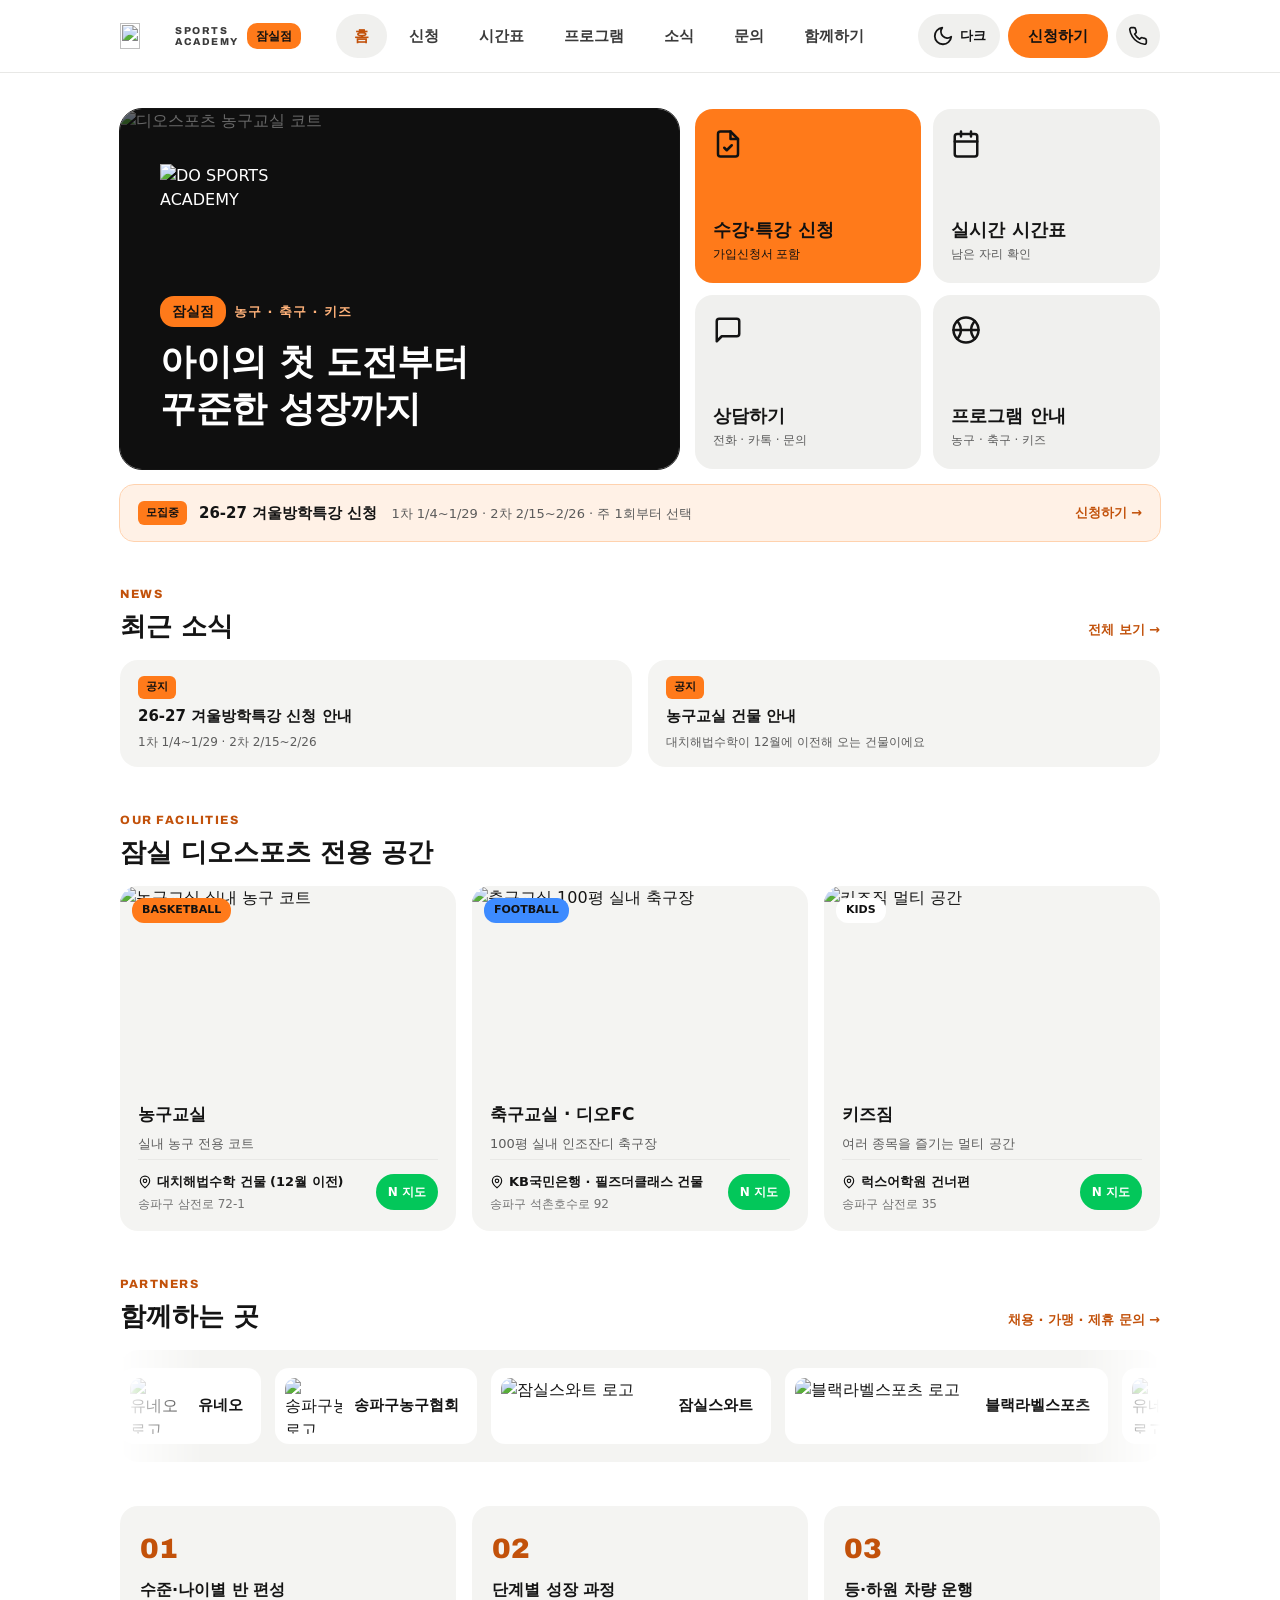
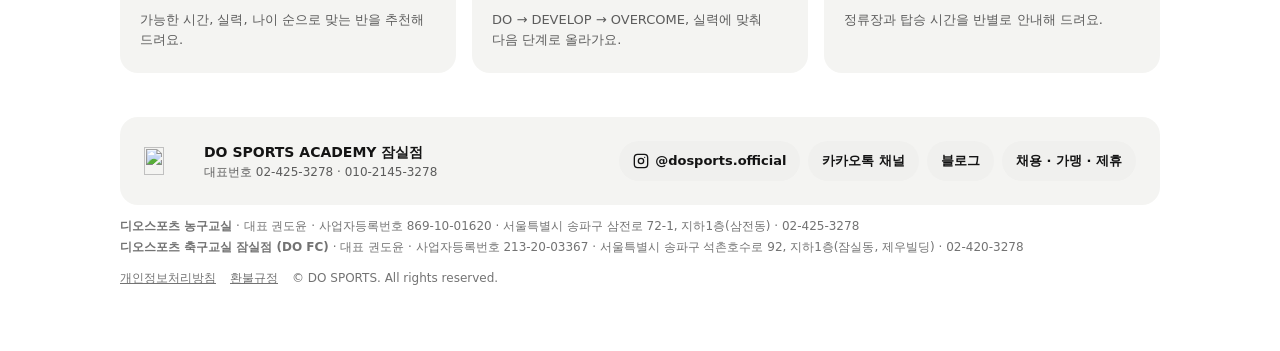
==== public/index.html @ 69ffa9ee "수강료 카드 여백" ====
<!doctype html>
<html lang="ko">
<head>
  <meta charset="utf-8" />
  <meta name="viewport" content="width=device-width, initial-scale=1, viewport-fit=cover" />
  <meta name="description" content="송파구 잠실 DO SPORTS 스포츠 아카데미. 농구교실·축구교실·키즈스포츠를 단계별로 운영합니다. 실시간 시간표와 신청링크를 한눈에." />
  <meta name="theme-color" content="#FFFFFF" />
  <meta name="google-site-verification" content="_APNsP9yfnwzMfgAYg1mJziJCSutjTkr_ohGK0x2qNg" />
  <meta name="naver-site-verification" content="91e026ba50986328977cda8367a3963264c50496" />
  <meta name="naver-site-verification" content="7028746868ee97e68c93d33bc38443f911ea3d14" />
  <link rel="canonical" href="https://dosportsclub.com/" />
  <meta property="og:type" content="website" />
  <meta property="og:site_name" content="디오스포츠 DO SPORTS ACADEMY" />
  <meta property="og:locale" content="ko_KR" />
  <meta property="og:url" content="https://dosportsclub.com/" />
  <meta property="og:title" content="디오스포츠 | 잠실 농구교실 · 축구교실 · 키즈스포츠" />
  <meta property="og:description" content="송파구 잠실 DO SPORTS 스포츠 아카데미. 농구교실·축구교실·키즈스포츠를 단계별로 운영합니다. 실시간 시간표와 신청링크를 한눈에." />
  <meta property="og:image" content="https://dosportsclub.com/assets/og-image-2026.jpg" />
  <meta property="og:image:width" content="1200" />
  <meta property="og:image:height" content="630" />
  <meta property="og:image:alt" content="디오스포츠 잠실점 농구교실 코트와 실내 축구장" />
  <meta name="twitter:card" content="summary_large_image" />
  <meta name="twitter:title" content="디오스포츠 | 잠실 농구교실 · 축구교실 · 키즈스포츠" />
  <meta name="twitter:description" content="송파구 잠실 DO SPORTS 스포츠 아카데미. 농구교실·축구교실·키즈스포츠를 단계별로 운영합니다. 실시간 시간표와 신청링크를 한눈에." />
  <meta name="twitter:image" content="https://dosportsclub.com/assets/og-image-2026.jpg" />
  <script type="application/ld+json">
{
  "@context": "https://schema.org",
  "@graph": [
    {
      "@type": "Organization",
      "@id": "https://dosportsclub.com/#org",
      "name": "디오스포츠 (DO SPORTS ACADEMY)",
      "alternateName": [
        "디오스포츠",
        "DO SPORTS"
      ],
      "url": "https://dosportsclub.com/",
      "logo": "https://dosportsclub.com/assets/apple-touch-icon.png",
      "telephone": "+82-2-425-3278",
      "sameAs": [
        "https://www.instagram.com/dosports.official",
        "https://blog.naver.com/do_sports"
      ]
    },
    {
      "@type": "SportsActivityLocation",
      "name": "디오스포츠 농구교실 잠실점",
      "parentOrganization": {
        "@id": "https://dosportsclub.com/#org"
      },
      "url": "https://dosportsclub.com/",
      "image": "https://dosportsclub.com/assets/facility-basketball.webp",
      "telephone": "+82-2-425-3278",
      "address": {
        "@type": "PostalAddress",
        "streetAddress": "삼전로 72-1",
        "addressLocality": "송파구",
        "addressRegion": "서울특별시",
        "addressCountry": "KR"
      }
    },
    {
      "@type": "SportsActivityLocation",
      "name": "디오스포츠 축구교실 잠실점",
      "parentOrganization": {
        "@id": "https://dosportsclub.com/#org"
      },
      "url": "https://dosportsclub.com/",
      "image": "https://dosportsclub.com/assets/facility-soccer.webp",
      "telephone": "+82-2-425-3278",
      "address": {
        "@type": "PostalAddress",
        "streetAddress": "석촌호수로 92",
        "addressLocality": "송파구",
        "addressRegion": "서울특별시",
        "addressCountry": "KR"
      }
    },
    {
      "@type": "SportsActivityLocation",
      "name": "디오스포츠 키즈짐 잠실점",
      "parentOrganization": {
        "@id": "https://dosportsclub.com/#org"
      },
      "url": "https://dosportsclub.com/",
      "image": "https://dosportsclub.com/assets/facility-kids.webp",
      "telephone": "+82-2-425-3278",
      "address": {
        "@type": "PostalAddress",
        "streetAddress": "삼전로 35",
        "addressLocality": "송파구",
        "addressRegion": "서울특별시",
        "addressCountry": "KR"
      }
    }
  ]
}
  </script>
  <title>DO SPORTS ACADEMY 잠실점 | 디오스포츠 · 잠실 농구교실 · 축구교실 · 키즈스포츠</title>
  <link rel="icon" type="image/png" sizes="48x48" href="/assets/favicon-48.png" />
  <link rel="apple-touch-icon" href="/assets/apple-touch-icon.png" />
  <link rel="preload" as="image" href="/assets/facility-basketball.webp" fetchpriority="high" />
  <link rel="preconnect" href="https://cdn.jsdelivr.net" />
  <link rel="preconnect" href="https://fonts.googleapis.com" />
  <link rel="preconnect" href="https://fonts.gstatic.com" crossorigin />
  <link rel="stylesheet" href="https://cdn.jsdelivr.net/gh/orioncactus/pretendard@v1.3.9/dist/web/variable/pretendardvariable-dynamic-subset.min.css" />
  <link rel="stylesheet" href="https://fonts.googleapis.com/css2?family=Archivo:wght@800;900&display=swap" />
  <script>
    /* 테마: 저장된 선택 → 없으면 기기 설정(다크/라이트) */
    (function () {
      var t = null;
      try { t = localStorage.getItem('ds-theme'); } catch (e) {}
      if (t !== 'light' && t !== 'dark') {
        t = window.matchMedia && window.matchMedia('(prefers-color-scheme: dark)').matches ? 'dark' : 'light';
      }
      document.documentElement.setAttribute('data-theme', t);
      document.documentElement.classList.add('js');
    })();
  </script>
  <style>
/* =====================================================================
   DO SPORTS ACADEMY 잠실점 — 앱형 탭 사이트
   ===================================================================== */
:root {
  --accent: #FF7A1A;
  --on-accent: #111111;
  --blue-fill: #3D8BFF;
  --bg: #FFFFFF;
  --surface: #F4F4F2;
  --surface2: #F0F0EE;
  --inner: #FFFFFF;
  --line: #E8E8E6;
  --field: #FFFFFF;
  --field-line: #D9D9D9;
  --text: #141414;
  --sub: #5C5C5C;
  --muted: #737373;
  --strong: #3A3A3A;
  --acc-text: #C2510A;
  --blue: #1E5FD1;
  --banner-bg: #FFF1E6;
  --banner-line: #FFD2AE;
  --submit-bg: #141414;
  --submit-fg: #FFFFFF;
  --hero-line: #141414;
  --live: #137A3A;
  --live-bg: #E3F6EA;
  --sans: "Pretendard Variable", Pretendard, system-ui, -apple-system, "Segoe UI", "Noto Sans KR", sans-serif;
  --display: "Archivo", "Pretendard Variable", system-ui, sans-serif;
  --header-h: 60px;
  --tabbar-h: 64px;
  color-scheme: light;
}
[data-theme="dark"] {
  --bg: #0E0E0E;
  --surface: #1A1A1A;
  --surface2: #222222;
  --inner: #262626;
  --line: #262626;
  --field: #0E0E0E;
  --field-line: #3A3A3A;
  --text: #F5F5F5;
  --sub: #B5B5B5;
  --muted: #9A9A9A;
  --strong: #D6D6D6;
  --acc-text: #FF8A33;
  --blue: #7DB1FF;
  --banner-bg: #2A1A0C;
  --banner-line: #5A3510;
  --submit-bg: #F5F5F5;
  --submit-fg: #111111;
  --hero-line: #2E2E2E;
  --live: #5EE08F;
  --live-bg: #123A22;
  color-scheme: dark;
}

* { box-sizing: border-box; }
html { -webkit-text-size-adjust: 100%; }
body {
  margin: 0;
  font-family: var(--sans);
  background: var(--bg);
  color: var(--text);
  line-height: 1.5;
  word-break: keep-all;
  -webkit-font-smoothing: antialiased;
  padding-bottom: calc(var(--tabbar-h) + env(safe-area-inset-bottom));
}
a { color: inherit; text-decoration: none; }
img { max-width: 100%; display: block; }
button, input, select, textarea { font: inherit; color: inherit; }
button { cursor: pointer; }
h1, h2, h3, p { margin: 0; }
.sr-only { position: absolute; width: 1px; height: 1px; overflow: hidden; clip: rect(0 0 0 0); white-space: nowrap; }
svg.i { width: 22px; height: 22px; fill: none; stroke: currentColor; stroke-width: 2; stroke-linecap: round; stroke-linejoin: round; flex: none; }
:focus-visible { outline: 3px solid var(--accent); outline-offset: 2px; }

/* ---------- Header ---------- */
.header {
  position: sticky; top: 0; z-index: 20;
  background: var(--bg);
  border-bottom: 1px solid var(--line);
  padding-top: env(safe-area-inset-top);
}
.header-inner {
  max-width: 1120px; margin: 0 auto; height: var(--header-h); padding: 0 16px 0 20px;
  display: flex; align-items: center; justify-content: space-between; gap: 12px;
}
.brand { display: flex; align-items: center; gap: 8px; min-height: 44px; }
.brand-symbol { height: 26px; width: auto; }
.brand-symbol.on-dark { display: none; }
[data-theme="dark"] .brand-symbol.on-light { display: none; }
[data-theme="dark"] .brand-symbol.on-dark { display: block; }
.brand-word { font-family: var(--display); font-weight: 800; font-size: 10px; letter-spacing: 1.5px; line-height: 1.15; color: var(--strong); }
.branch-badge { padding: 4px 9px; border-radius: 10px; background: var(--accent); color: var(--on-accent); font-size: 12px; font-weight: 900; white-space: nowrap; }
.top-nav { display: none; gap: 4px; }
.top-nav a { height: 44px; padding: 0 18px; border-radius: 22px; display: flex; align-items: center; font-size: 15px; font-weight: 700; color: var(--strong); }
.top-nav a[aria-current="page"] { background: var(--surface2); color: var(--acc-text); }
.header-actions { display: flex; align-items: center; gap: 8px; }
.pill-btn { height: 44px; padding: 0 14px; border: 0; border-radius: 22px; background: var(--surface2); color: var(--text); display: flex; align-items: center; gap: 6px; font-size: 13px; font-weight: 700; }
.icon-btn { width: 44px; height: 44px; border-radius: 22px; background: var(--surface2); display: flex; align-items: center; justify-content: center; color: var(--text); }
.icon-btn svg.i { width: 20px; height: 20px; }
.theme-btn .ic-sun { display: none; }
[data-theme="dark"] .theme-btn .ic-sun { display: block; }
[data-theme="dark"] .theme-btn .ic-moon { display: none; }
.cta-apply { display: none; height: 44px; padding: 0 20px; border-radius: 22px; background: var(--accent); color: var(--on-accent); align-items: center; font-size: 15px; font-weight: 900; }

/* ---------- Bottom tab bar (mobile) ---------- */
.tabbar {
  position: fixed; left: 0; right: 0; bottom: 0; z-index: 20;
  background: var(--bg); border-top: 1px solid var(--line);
  padding: 4px 6px env(safe-area-inset-bottom);
  display: flex;
}
.tabbar a { flex: 1; height: var(--tabbar-h); display: flex; flex-direction: column; align-items: center; justify-content: center; gap: 4px; font-size: 11px; font-weight: 700; color: var(--muted); }
.tabbar a[aria-current="page"] { color: var(--acc-text); }

/* ---------- Views ---------- */
.js .view:not(.is-active) { display: none; }
.view { max-width: 1120px; margin: 0 auto; padding: 20px; display: flex; flex-direction: column; gap: 28px; }
.view-head { display: flex; flex-direction: column; gap: 6px; }
.view-head h1 { font-size: 24px; font-weight: 900; letter-spacing: -0.3px; }
.view-head p { font-size: 14px; color: var(--sub); }
.note { font-size: 12px; line-height: 1.6; color: var(--muted); }
.card { background: var(--surface); border-radius: 18px; }
.grid-2, .grid-3 { display: grid; grid-template-columns: minmax(0, 1fr); gap: 16px; }
.sec-head { display: flex; align-items: flex-end; justify-content: space-between; gap: 12px; flex-wrap: wrap; }
.eyebrow { font-family: var(--display); font-size: 12px; font-weight: 800; letter-spacing: 1.5px; color: var(--acc-text); }
.sec-head h2 { font-size: 20px; font-weight: 900; margin-top: 4px; }
.sec-head span.desc { font-size: 13px; color: var(--sub); }

/* Home */
.home-top { display: grid; grid-template-columns: minmax(0, 1fr); gap: 16px; }
.hero {
  position: relative; overflow: hidden; min-height: 300px; border-radius: 22px;
  background: #141414; color: #FFFFFF; display: flex; outline: 1px solid var(--hero-line);
}
.hero > img.bg { position: absolute; inset: 0; width: 100%; height: 100%; object-fit: cover; }
.hero::after { content: ""; position: absolute; inset: 0; background: rgba(12, 12, 12, 0.62); }
.hero-body { position: relative; z-index: 1; flex: 1; padding: 28px 22px 26px; display: flex; flex-direction: column; justify-content: flex-end; align-items: center; text-align: center; gap: 12px; }
.hero-logo { width: 130px; height: auto; margin-bottom: 8px; }
.hero-tags { display: flex; align-items: center; gap: 8px; flex-wrap: wrap; justify-content: center; }
.hero-tags .branch { padding: 5px 12px; border-radius: 14px; background: var(--accent); color: var(--on-accent); font-size: 14px; font-weight: 900; }
.hero-tags .sports { font-size: 13px; font-weight: 700; letter-spacing: 1px; color: #FFB27A; }
.hero h1 { font-size: 24px; line-height: 1.3; font-weight: 900; letter-spacing: -0.5px; }
.hero p { font-size: 14px; line-height: 1.6; color: #D9D9D9; }
.quick { display: grid; grid-template-columns: repeat(2, minmax(0, 1fr)); grid-auto-rows: minmax(128px, 1fr); gap: 12px; }
.quick a { border-radius: 18px; padding: 20px 18px; background: var(--surface2); color: var(--text); display: flex; flex-direction: column; justify-content: space-between; align-items: flex-start; }
.quick a svg.i { width: 30px; height: 30px; }
.quick a.primary { background: var(--accent); color: var(--on-accent); }
.quick b { display: block; font-size: 18px; font-weight: 900; }
.quick small { display: block; font-size: 12px; color: var(--sub); margin-top: 2px; }
.quick a.primary small { color: var(--on-accent); font-weight: 500; }
/* 학부모 앱 (출석·수강료·보강) — 유네오 기반, 디오스포츠 이름으로 열려요 */
.quick a.app-tile { grid-column: 1 / -1; flex-direction: row; align-items: center; justify-content: flex-start; gap: 14px; min-height: 0; background: var(--text); color: var(--bg); }
.quick a.app-tile small { color: inherit; opacity: .75; }
.quick a.app-tile .go { margin-left: auto; font-size: 22px; font-weight: 900; }
.banner { border-radius: 14px; padding: 14px 18px; background: var(--banner-bg); outline: 1px solid var(--banner-line); display: flex; align-items: center; gap: 12px; min-height: 56px; color: var(--text); }
.badge-hot { flex: none; padding: 4px 8px; border-radius: 6px; background: var(--accent); color: var(--on-accent); font-size: 11px; font-weight: 900; }
.banner .txt { flex: 1; display: flex; flex-direction: column; gap: 2px 14px; }
.banner .txt b { font-size: 15px; }
.banner .txt span { font-size: 13px; color: var(--sub); }
.banner .go { font-size: 13px; font-weight: 700; color: var(--acc-text); white-space: nowrap; }

.facility { overflow: hidden; display: flex; flex-direction: column; }
.facility .photo { position: relative; height: 170px; }
.facility .photo img { width: 100%; height: 100%; object-fit: cover; }
.tag { position: absolute; left: 12px; top: 12px; padding: 4px 10px; border-radius: 12px; font-size: 11px; font-weight: 900; color: #111111; }
.tag.basket { background: #FF7A1A; } .tag.soccer { background: #3D8BFF; } .tag.kids { background: #FFFFFF; }
.facility .body { padding: 16px 18px 18px; display: flex; flex-direction: column; gap: 6px; flex: 1; }
.facility h3 { font-size: 17px; font-weight: 900; }
.facility .body > p { font-size: 13px; color: var(--sub); }
.loc { margin-top: auto; padding-top: 12px; border-top: 1px solid var(--line); display: flex; align-items: center; justify-content: space-between; gap: 10px; }
.loc-txt { display: flex; flex-direction: column; gap: 3px; min-width: 0; }
.loc-txt b { display: flex; align-items: center; gap: 5px; font-size: 13px; }
.loc-txt b svg.i { width: 14px; height: 14px; }
.loc-txt span { font-size: 12px; color: var(--muted); }
.naver { flex: none; height: 36px; padding: 0 12px; border-radius: 18px; background: #03C75A; color: #FFFFFF; display: flex; align-items: center; font-size: 12px; font-weight: 900; }
.why { padding: 22px 20px; display: flex; flex-direction: column; gap: 8px; }
.why .num { font-family: var(--display); font-size: 28px; font-weight: 900; color: var(--acc-text); }
.why h3 { font-size: 16px; font-weight: 900; }
.why p { font-size: 13px; line-height: 1.6; color: var(--sub); }
.foot { padding: 24px; display: flex; flex-wrap: wrap; align-items: center; justify-content: space-between; gap: 16px 24px; }
.foot-brand { display: flex; align-items: center; gap: 10px; }
.foot-brand img { height: 28px; width: auto; }
.foot-brand b { display: block; font-size: 14px; font-weight: 900; }
.foot-brand span { display: block; font-size: 12px; color: var(--sub); }
.foot-links { display: flex; gap: 8px; flex-wrap: wrap; }
.foot-links a { height: 40px; padding: 0 14px; border-radius: 20px; background: var(--surface2); display: flex; align-items: center; gap: 6px; font-size: 13px; font-weight: 700; }
.foot-links svg.i { width: 16px; height: 16px; }
.legal { font-size: 12px; color: var(--muted); display: flex; flex-wrap: wrap; gap: 4px 14px; }
.legal a { text-decoration: underline; }
.legal.biz { flex-direction: column; gap: 2px; line-height: 1.6; }
.fee-table { width: 100%; border-collapse: collapse; font-size: 14px; margin: 8px 0; }
.fee-table th, .fee-table td { border-bottom: 1px solid var(--line, #e5e7eb); padding: 8px 6px; text-align: left; vertical-align: top; }
.fee-table td:last-child, .fee-table th:last-child { text-align: right; white-space: nowrap; font-weight: 700; }

/* Apply */
.form-group { display: flex; flex-direction: column; gap: 10px; }
.form-group h2 { font-size: 16px; font-weight: 900; }
.form-group > div > span { font-size: 12px; color: var(--muted); }
.form-card { border-radius: 14px; padding: 14px 16px; background: var(--surface); display: flex; align-items: center; gap: 14px; min-height: 68px; }
.form-card .kind { flex: none; width: 52px; height: 40px; border-radius: 10px; display: flex; align-items: center; justify-content: center; font-size: 12px; font-weight: 900; color: #111111; }
.kind.youth { background: var(--text); color: var(--bg); }
.kind.adult { background: var(--inner); color: var(--text); }
.kind.hot, .kind.basket { background: #FF7A1A; }
.kind.soccer { background: #3D8BFF; }
.form-card .t { flex: 1; min-width: 0; display: flex; flex-direction: column; gap: 3px; }
.form-card .t b { font-size: 15px; }
.form-card .t span { font-size: 12px; color: var(--sub); }
.form-card > svg.i { width: 18px; height: 18px; color: var(--muted); }
.route { padding: 20px; display: flex; flex-direction: column; gap: 12px; }
.route-head { display: flex; align-items: center; gap: 10px; }
.route-head svg.i { color: var(--acc-text); }
.route h2 { font-size: 16px; font-weight: 900; }
.route p { font-size: 13px; line-height: 1.6; color: var(--sub); }
.chips { display: flex; flex-wrap: wrap; gap: 6px; }
.chips span { padding: 6px 12px; border-radius: 16px; background: var(--inner); color: var(--strong); font-size: 12px; font-weight: 600; }
.join { padding: 20px; display: flex; flex-direction: column; gap: 10px; }
.join a { border-radius: 12px; padding: 12px 14px; background: var(--inner); display: flex; align-items: center; gap: 12px; min-height: 52px; }
.join a .t { flex: 1; display: flex; flex-direction: column; gap: 2px; }
.join a b { font-size: 14px; } .join a span { font-size: 12px; color: var(--sub); }
.join a svg.i { width: 16px; height: 16px; color: var(--muted); }
.kakao-wide { height: 56px; border-radius: 16px; background: #FEE500; color: #111111; display: flex; align-items: center; justify-content: center; font-size: 15px; font-weight: 900; text-align: center; padding: 0 12px; }

/* Schedule */
.live { display: inline-flex; padding: 4px 10px; border-radius: 12px; background: var(--live-bg); color: var(--live); font-size: 11px; font-weight: 900; letter-spacing: 0.5px; vertical-align: middle; margin-left: 8px; }
.schedule-frame { width: 100%; height: calc(100dvh - var(--header-h) - var(--tabbar-h) - 140px); min-height: 520px; border: 1px solid var(--line); border-radius: 18px; background: #FFFFFF; }
.schedule-actions { display: flex; gap: 8px; flex-wrap: wrap; }
.schedule-actions a { height: 40px; padding: 0 14px; border-radius: 20px; background: var(--surface2); display: flex; align-items: center; font-size: 13px; font-weight: 700; }

/* Programs */
.program { padding: 20px; display: flex; flex-direction: column; gap: 8px; border-top: 4px solid; }
.program img { width: 100%; height: 150px; object-fit: cover; border-radius: 12px; margin-bottom: 6px; }
.program .en { font-size: 12px; font-weight: 700; }
.program h2 { font-size: 19px; font-weight: 900; }
.program p { font-size: 13px; line-height: 1.6; color: var(--sub); }
.program.basket { border-color: #FF7A1A; } .program.basket .en { color: var(--acc-text); }
.program.soccer { border-color: #3D8BFF; } .program.soccer .en { color: var(--blue); }
.program.kids { border-color: var(--text); } .program.kids .en { color: var(--strong); }
.steps { padding: 20px; display: flex; flex-direction: column; gap: 14px; }
.steps h2 { font-size: 16px; font-weight: 900; }
.steps-row { display: flex; gap: 6px; }
.steps-row div { flex: 1; padding: 12px 8px; border-radius: 12px; background: var(--inner); display: flex; flex-direction: column; align-items: center; gap: 4px; }
.steps-row b { font-family: var(--display); font-weight: 900; font-size: 15px; color: var(--acc-text); }
.steps-row span { font-size: 11px; color: var(--sub); }
.steps p { font-size: 13px; line-height: 1.6; color: var(--sub); }
.btn-accent { height: 56px; border-radius: 16px; background: var(--accent); color: var(--on-accent); display: flex; align-items: center; justify-content: center; font-size: 16px; font-weight: 900; }

/* Contact */
.contact-left { display: flex; flex-direction: column; gap: 12px; }
.call-row { display: grid; grid-template-columns: repeat(2, minmax(0, 1fr)); gap: 10px; }
.call-row a { height: 56px; border-radius: 14px; display: flex; align-items: center; justify-content: center; font-size: 15px; font-weight: 900; color: #111111; }
.call-row .call { background: var(--accent); } .call-row .kakao { background: #FEE500; }
.phone-line { font-size: 13px; color: var(--sub); }
.place { padding: 16px; display: flex; align-items: center; justify-content: space-between; gap: 12px; }
.place .t { display: flex; flex-direction: column; gap: 4px; min-width: 0; }
.place .t b { font-size: 14px; }
.place .t strong { font-size: 13px; color: var(--strong); }
.place .t span { font-size: 12px; color: var(--muted); }
.dot { font-style: normal; }
.dot.basket { color: #F26A0F; } .dot.soccer { color: #3D8BFF; } .dot.kids { color: var(--text); }
.place .naver { height: 40px; padding: 0 14px; border-radius: 20px; font-size: 13px; }
.consult { padding: 20px; display: flex; flex-direction: column; gap: 12px; }
.consult h2 { font-size: 16px; font-weight: 900; }
.field { display: flex; flex-direction: column; gap: 6px; font-size: 13px; color: var(--strong); }
.field input, .field select, .field textarea { min-height: 44px; border-radius: 10px; border: 1px solid var(--field-line); background: var(--field); color: var(--text); padding: 10px 12px; font-size: 15px; }
.field textarea { resize: vertical; }
.consent { display: flex; flex-direction: column; gap: 6px; font-size: 13px; color: var(--strong); }
.consent label { display: flex; align-items: center; gap: 8px; min-height: 44px; }
.consent input { width: 20px; height: 20px; accent-color: var(--accent); }
.consent em { font-style: normal; color: var(--acc-text); font-weight: 700; }
.consent details { font-size: 12px; color: var(--sub); line-height: 1.6; }
.consent summary { cursor: pointer; min-height: 32px; display: flex; align-items: center; }
.consent dl { margin: 6px 0; display: grid; grid-template-columns: auto 1fr; gap: 4px 10px; }
.consent dt { font-weight: 700; color: var(--strong); } .consent dd { margin: 0; }
.consent a { text-decoration: underline; }
.hp { position: absolute; left: -9999px; }
.submit { height: 52px; border: 0; border-radius: 14px; background: var(--submit-bg); color: var(--submit-fg); font-size: 15px; font-weight: 900; }
.submit:disabled { opacity: 0.6; }
.form-status { font-size: 13px; min-height: 1em; }
.form-status.ok { color: var(--live); } .form-status.err { color: #D93025; }

/* News */
.more { font-size: 13px; font-weight: 700; color: var(--acc-text); min-height: 32px; display: flex; align-items: center; }
.news-mini { padding: 16px 18px; display: flex; flex-direction: column; gap: 6px; align-items: flex-start; }
.news-mini b { font-size: 15px; }
.news-mini > span:last-child { font-size: 12px; color: var(--sub); }
.ntag { padding: 3px 8px; border-radius: 6px; font-size: 11px; font-weight: 900; flex: none; }
.ntag.notice { background: var(--accent); color: var(--on-accent); }
.ntag.info { background: var(--inner); color: var(--strong); outline: 1px solid var(--field-line); }
.pin { font-size: 11px; font-weight: 900; color: var(--acc-text); flex: none; }
.seg { display: flex; gap: 6px; flex-wrap: wrap; }
.seg button { height: 40px; padding: 0 16px; border-radius: 20px; border: 1px solid var(--field-line); background: transparent; color: var(--strong); font-size: 14px; font-weight: 700; }
.seg button[aria-pressed="true"] { border-color: var(--accent); color: var(--acc-text); background: var(--banner-bg); }
.news-list { display: flex; flex-direction: column; gap: 10px; }
.news { background: var(--surface); border-radius: 16px; }
.news summary { list-style: none; cursor: pointer; padding: 16px 18px; min-height: 56px; display: flex; align-items: center; gap: 10px; }
.news summary::-webkit-details-marker { display: none; }
.news summary b { flex: 1; font-size: 15px; }
.news .chev { width: 18px; height: 18px; color: var(--muted); transition: transform .15s; }
.news[open] .chev { transform: rotate(90deg); }
.news-body { padding: 0 18px 18px; display: flex; flex-direction: column; gap: 12px; font-size: 14px; line-height: 1.7; color: var(--strong); }
.news-body ul { margin: 0; padding-left: 18px; display: flex; flex-direction: column; gap: 4px; }
.news-body b { color: var(--text); }
.news[hidden] { display: none; }
.posters { display: flex; gap: 10px; width: 100%; overflow-x: auto; scroll-snap-type: x mandatory; padding-bottom: 4px; -webkit-overflow-scrolling: touch; }
.poster { position: relative; flex: 0 0 128px; scroll-snap-align: start; display: flex; flex-direction: column; padding: 0; border: 0; border-radius: 10px; overflow: hidden; background: var(--inner); color: var(--strong); text-align: left; cursor: zoom-in; font: inherit; }
.poster img { display: block; width: 100%; height: auto; aspect-ratio: 4 / 5; }
.poster .pcap { padding: 6px 8px; font-size: 12px; font-weight: 700; line-height: 1.4; }
.poster .pnum { position: absolute; top: 6px; left: 6px; padding: 2px 6px; border-radius: 6px; background: var(--accent); color: var(--on-accent); font-size: 11px; font-weight: 900; line-height: 1.4; }
.poster:focus-visible { outline: 2px solid var(--accent); outline-offset: 2px; }
@media (min-width: 760px) { .posters { display: grid; grid-template-columns: repeat(5, 1fr); max-width: 720px; overflow: visible; } }
.poster-hint { margin: 0; font-size: 12px; color: var(--sub); }
.lb { width: 100vw; height: 100vh; height: 100dvh; max-width: 100vw; max-height: 100vh; max-height: 100dvh; margin: 0; padding: 0; border: 0; background: rgba(0, 0, 0, .9); color: #fff; }
.lb::backdrop { background: rgba(0, 0, 0, .9); }
.lb[open] { display: flex; align-items: center; justify-content: center; }
.lb img { display: block; max-width: min(92vw, 640px); max-height: calc(100dvh - 140px); width: auto; height: auto; border-radius: 10px; touch-action: pan-y pinch-zoom; }
.lb button { position: absolute; display: flex; align-items: center; justify-content: center; width: 48px; height: 48px; padding: 0; border: 0; border-radius: 24px; background: rgba(255, 255, 255, .16); color: #fff; font-size: 26px; line-height: 1; cursor: pointer; }
.lb .lb-close { top: 14px; right: 14px; }
.lb .lb-prev { left: 10px; top: 50%; transform: translateY(-50%); }
.lb .lb-next { right: 10px; top: 50%; transform: translateY(-50%); }
.lb .lb-bar { position: absolute; left: 0; right: 0; bottom: 16px; display: flex; justify-content: center; align-items: center; gap: 14px; font-size: 14px; font-weight: 700; }
.lb .lb-bar a { color: #fff; opacity: .8; font-weight: 500; text-decoration: underline; }
@media (max-width: 759px) { .lb .lb-prev, .lb .lb-next { top: auto; bottom: 10px; transform: none; } .lb .lb-prev { left: 16px; } .lb .lb-next { right: 16px; } .lb .lb-bar { bottom: 22px; } }
/* Together */
.together-link { padding: 16px; display: flex; align-items: center; gap: 12px; }
.together-link .t { flex: 1; display: flex; flex-direction: column; gap: 2px; }
.together-link .t b { font-size: 14px; } .together-link .t span { font-size: 12px; color: var(--sub); }
.together-link svg.i { color: var(--acc-text); } .together-link svg.i:last-child { width: 18px; height: 18px; color: var(--muted); }
.partner { padding: 24px 22px; display: flex; flex-direction: column; gap: 8px; min-height: 200px; }
.partner h2 { font-size: 20px; font-weight: 900; }
.partner p { font-size: 14px; line-height: 1.6; color: var(--sub); }
.partner .go { margin-top: auto; padding-top: 12px; font-size: 14px; font-weight: 700; color: var(--acc-text); }

.marquee { overflow: hidden; border-radius: 18px; background: var(--surface); padding: 18px 0;
  -webkit-mask-image: linear-gradient(90deg, transparent, #000 8%, #000 92%, transparent); mask-image: linear-gradient(90deg, transparent, #000 8%, #000 92%, transparent); }
.marquee-track { list-style: none; margin: 0; padding: 0; display: flex; gap: 14px; width: max-content; animation: marquee 36s linear infinite; }
.marquee:hover .marquee-track { animation-play-state: paused; }
.pchip { flex: none; display: flex; align-items: center; gap: 12px; padding: 10px 18px 10px 10px; border-radius: 14px; background: var(--inner); }
.p-logo { flex: none; display: flex; }
.p-logo img { height: 56px; width: auto; border-radius: 10px; }
.pchip b { font-size: 15px; white-space: nowrap; }
@keyframes marquee { from { transform: translateX(0); } to { transform: translateX(-50%); } }
@media (prefers-reduced-motion: reduce) { .marquee-track { animation: none; flex-wrap: wrap; width: auto; padding: 0 16px; } .pchip[aria-hidden="true"] { display: none; } }

/* Mobile menu sheet */
.sheet-backdrop { position: fixed; inset: 0; z-index: 40; background: rgba(0,0,0,0.45); }
.sheet { position: fixed; top: 0; right: 0; bottom: 0; z-index: 41; width: min(320px, 86vw); background: var(--bg); padding: calc(12px + env(safe-area-inset-top)) 16px 24px; display: flex; flex-direction: column; gap: 16px; overflow-y: auto; box-shadow: -8px 0 24px rgba(0,0,0,0.2); }
.sheet[hidden], .sheet-backdrop[hidden] { display: none; }
.sheet-head { display: flex; align-items: center; justify-content: space-between; padding-left: 4px; }
.sheet-head b { font-size: 17px; }
.sheet-links { display: flex; flex-direction: column; }
.sheet-links a { min-height: 52px; padding: 0 12px; border-radius: 12px; display: flex; align-items: center; font-size: 16px; font-weight: 700; }
.sheet-links a[aria-current="page"] { background: var(--surface2); color: var(--acc-text); }
.sheet-sub { border-top: 1px solid var(--line); padding-top: 12px; display: flex; flex-direction: column; }
.sheet-sub a { min-height: 44px; padding: 0 12px; display: flex; align-items: center; font-size: 14px; color: var(--sub); }
body.sheet-open { overflow: hidden; }
@media (max-width: 899px) { .theme-btn span { display: none; } .theme-btn { width: 44px; padding: 0; justify-content: center; } .header-actions { gap: 6px; } }

/* ---------- Desktop ---------- */
@media (min-width: 900px) {
  :root { --header-h: 72px; }
  body { padding-bottom: 0; }
  .tabbar { display: none; }
  .top-nav, .cta-apply { display: flex; }
  .menu-btn { display: none; }
  .header-inner { padding: 0 40px; }
  .view { padding: 36px 40px 64px; gap: 44px; }
  .view-head h1 { font-size: 32px; }
  .sec-head h2 { font-size: 26px; }
  .grid-2 { grid-template-columns: repeat(2, minmax(0, 1fr)); }
  .grid-3 { grid-template-columns: repeat(3, minmax(0, 1fr)); }
  .home-top { grid-template-columns: minmax(0, 1.2fr) minmax(0, 1fr); }
  .hero { min-height: 360px; }
  .hero-body { align-items: flex-start; text-align: left; padding: 40px 40px 36px; }
  .hero-tags { justify-content: flex-start; }
  .hero-logo { width: 160px; }
  .hero h1 { font-size: 36px; }
  .quick { grid-auto-rows: minmax(170px, 1fr); }
  .banner .txt { flex-direction: row; align-items: baseline; }
  .facility .photo { height: 200px; }
  .btn-accent.inline { width: 320px; }
  .schedule-frame { height: calc(100vh - var(--header-h) - 200px); }
}
@media (min-width: 900px) and (max-width: 1180px) {
  .top-nav a { padding: 0 10px; font-size: 14px; }
  .cta-apply { display: none; }
  .theme-btn span { display: none; }
}
@media (max-width: 360px) {
  .brand-word { display: none; }
}
@media (prefers-reduced-motion: no-preference) {
  .view.is-active { animation: fade .18s ease-out; }
  @keyframes fade { from { opacity: 0; transform: translateY(4px); } to { opacity: 1; transform: none; } }
}
  </style>
</head>
<body>

<svg width="0" height="0" style="position:absolute" aria-hidden="true">
  <symbol id="i-home" viewBox="0 0 24 24"><path d="m3 10 9-7 9 7v10a2 2 0 0 1-2 2H5a2 2 0 0 1-2-2z"/><path d="M9 22V12h6v10"/></symbol>
  <symbol id="i-form" viewBox="0 0 24 24"><path d="M14 2H6a2 2 0 0 0-2 2v16a2 2 0 0 0 2 2h12a2 2 0 0 0 2-2V8z"/><path d="M14 2v6h6"/><path d="M9 15l2 2 4-4"/></symbol>
  <symbol id="i-cal" viewBox="0 0 24 24"><rect x="3" y="4" width="18" height="18" rx="2"/><path d="M16 2v4M8 2v4M3 10h18"/></symbol>
  <symbol id="i-ball" viewBox="0 0 24 24"><circle cx="12" cy="12" r="10"/><path d="M4.9 4.9c4 4 4 10.2 0 14.2M19.1 4.9c-4 4-4 10.2 0 14.2M2 12h20"/></symbol>
  <symbol id="i-chat" viewBox="0 0 24 24"><path d="M21 15a2 2 0 0 1-2 2H7l-4 4V5a2 2 0 0 1 2-2h14a2 2 0 0 1 2 2z"/></symbol>
  <symbol id="i-phone" viewBox="0 0 24 24"><path d="M22 16.9v3a2 2 0 0 1-2.2 2 19.8 19.8 0 0 1-8.6-3.1 19.5 19.5 0 0 1-6-6A19.8 19.8 0 0 1 2.1 4.2 2 2 0 0 1 4.1 2h3a2 2 0 0 1 2 1.7c.1.9.4 1.8.7 2.7a2 2 0 0 1-.5 2.1L8 9.8a16 16 0 0 0 6 6l1.3-1.3a2 2 0 0 1 2.1-.4c.9.3 1.8.6 2.7.7a2 2 0 0 1 1.7 2z"/></symbol>
  <symbol id="i-moon" viewBox="0 0 24 24"><path d="M21 12.8A9 9 0 1 1 11.2 3a7 7 0 0 0 9.8 9.8z"/></symbol>
  <symbol id="i-sun" viewBox="0 0 24 24"><circle cx="12" cy="12" r="4"/><path d="M12 2v2M12 20v2M4.9 4.9l1.4 1.4M17.7 17.7l1.4 1.4M2 12h2M20 12h2M4.9 19.1l1.4-1.4M17.7 6.3l1.4-1.4"/></symbol>
  <symbol id="i-chev" viewBox="0 0 24 24"><path d="m9 18 6-6-6-6"/></symbol>
  <symbol id="i-pin" viewBox="0 0 24 24"><path d="M20 10c0 6-8 12-8 12s-8-6-8-12a8 8 0 0 1 16 0z"/><circle cx="12" cy="10" r="3"/></symbol>
  <symbol id="i-insta" viewBox="0 0 24 24"><rect x="2" y="2" width="20" height="20" rx="5"/><circle cx="12" cy="12" r="4"/><path d="M17.5 6.5h.01"/></symbol>
  <symbol id="i-news" viewBox="0 0 24 24"><path d="M4 4h13a2 2 0 0 1 2 2v12a2 2 0 0 0 2 2H6a2 2 0 0 1-2-2z"/><path d="M8 8h7M8 12h7M8 16h4"/></symbol>
  <symbol id="i-hand" viewBox="0 0 24 24"><path d="M16 11V5a2 2 0 0 0-4 0v1M12 6V4a2 2 0 0 0-4 0v7M8 10V7a2 2 0 0 0-4 0v7a8 8 0 0 0 16 0v-3a2 2 0 0 0-4 0"/></symbol>
  <symbol id="i-menu" viewBox="0 0 24 24"><path d="M4 6h16M4 12h16M4 18h16"/></symbol>
  <symbol id="i-x" viewBox="0 0 24 24"><path d="M18 6 6 18M6 6l12 12"/></symbol>
  <symbol id="i-kid" viewBox="0 0 24 24"><circle cx="12" cy="7" r="3.5"/><path d="M5 21v-2a7 7 0 0 1 14 0v2"/></symbol>
  <symbol id="i-van" viewBox="0 0 24 24"><path d="M3 17V7a2 2 0 0 1 2-2h11l5 5v7"/><path d="M3 17h18"/><circle cx="7" cy="18" r="2"/><circle cx="17" cy="18" r="2"/></symbol>
</svg>

<header class="header">
  <div class="header-inner">
    <a class="brand" href="/" data-tab="home" aria-label="DO SPORTS ACADEMY 잠실점 홈">
      <img class="brand-symbol on-light" src="/assets/symbol-black.webp" alt="" width="47" height="26" />
      <img class="brand-symbol on-dark" src="/assets/symbol-white.webp" alt="" width="47" height="26" />
      <span class="brand-word">SPORTS<br />ACADEMY</span>
      <span class="branch-badge">잠실점</span>
    </a>
    <nav class="top-nav" aria-label="메인 메뉴">
      <a href="/" data-tab="home">홈</a>
      <a href="/apply" data-tab="apply">신청</a>
      <a href="/schedule" data-tab="schedule">시간표</a>
      <a href="/programs" data-tab="programs">프로그램</a>
      <a href="/news" data-tab="news">소식</a>
      <a href="/contact" data-tab="contact">문의</a>
      <a href="/together" data-tab="together">함께하기</a>
    </nav>
    <div class="header-actions">
      <button type="button" class="pill-btn theme-btn" data-theme-toggle aria-label="다크 모드로 보기">
        <svg class="i ic-moon" aria-hidden="true"><use href="#i-moon"/></svg>
        <svg class="i ic-sun" aria-hidden="true"><use href="#i-sun"/></svg>
        <span data-theme-label>다크</span>
      </button>
      <a class="cta-apply" href="/apply" data-tab="apply">신청하기</a>
      <a class="icon-btn" href="tel:024253278" aria-label="전화 상담 02-425-3278"><svg class="i" aria-hidden="true"><use href="#i-phone"/></svg></a>
      <button type="button" class="icon-btn menu-btn" data-menu-open aria-label="전체 메뉴 열기" aria-expanded="false" aria-controls="sheet"><svg class="i" aria-hidden="true"><use href="#i-menu"/></svg></button>
    </div>
  </div>
</header>

<div class="sheet-backdrop" data-menu-close hidden></div>
<nav class="sheet" id="sheet" aria-label="전체 메뉴" hidden>
  <div class="sheet-head"><b>전체 메뉴</b><button type="button" class="icon-btn" data-menu-close aria-label="메뉴 닫기"><svg class="i" aria-hidden="true"><use href="#i-x"/></svg></button></div>
  <div class="sheet-links">
    <a href="/" data-tab="home">홈</a>
    <a href="/apply" data-tab="apply">신청</a>
    <a href="/schedule" data-tab="schedule">실시간 시간표</a>
    <a href="/programs" data-tab="programs">프로그램</a>
    <a href="/news" data-tab="news">소식 · 공지사항</a>
    <a href="/contact" data-tab="contact">문의 · 위치</a>
    <a href="/together" data-tab="together">함께하기 (채용 · 가맹 · 제휴)</a>
  </div>
  <div class="sheet-sub">
    <a href="https://www.instagram.com/dosports.official" target="_blank" rel="noopener">인스타그램</a>
    <a href="https://blog.naver.com/do_sports" target="_blank" rel="noopener">블로그</a>
    <a href="http://pf.kakao.com/_rxjYLb/chat" target="_blank" rel="noopener">카카오톡 상담</a>
    <a href="/privacy/">개인정보처리방침</a>
  </div>
</nav>

<main>

<!-- =================== 홈 =================== -->
<section class="view" id="view-home" data-view="home" aria-label="홈">
  <div style="display:flex;flex-direction:column;gap:16px">
  <div class="home-top">
    <div class="hero">
      <img class="bg" src="/assets/facility-basketball.webp" alt="디오스포츠 농구교실 코트" fetchpriority="high" />
      <div class="hero-body">
        <img class="hero-logo" src="/assets/logo-white.webp" alt="DO SPORTS ACADEMY" width="160" height="112" />
        <div class="hero-tags"><span class="branch">잠실점</span><span class="sports">농구 · 축구 · 키즈</span></div>
        <h1>아이의 첫 도전부터<br />꾸준한 성장까지</h1>
      </div>
    </div>
    <div class="quick">
      <a class="primary" href="/apply" data-tab="apply"><svg class="i" aria-hidden="true"><use href="#i-form"/></svg><span><b>수강·특강 신청</b><small>가입신청서 포함</small></span></a>
      <a href="/schedule" data-tab="schedule"><svg class="i" aria-hidden="true"><use href="#i-cal"/></svg><span><b>실시간 시간표</b><small>남은 자리 확인</small></span></a>
      <a href="/contact" data-tab="contact"><svg class="i" aria-hidden="true"><use href="#i-chat"/></svg><span><b>상담하기</b><small>전화 · 카톡 · 문의</small></span></a>
      <a href="/programs" data-tab="programs"><svg class="i" aria-hidden="true"><use href="#i-ball"/></svg><span><b>프로그램 안내</b><small>농구 · 축구 · 키즈</small></span></a>
    </div>
  </div>

  <a class="banner" href="/apply" data-tab="apply">
    <span class="badge-hot">모집중</span>
    <span class="txt"><b>26-27 겨울방학특강 신청</b><span>1차 1/4~1/29 · 2차 2/15~2/26 · 주 1회부터 선택</span></span>
    <span class="go">신청하기 →</span>
  </a>
  </div>

  <section aria-labelledby="news-title" style="display:flex;flex-direction:column;gap:14px">
    <div class="sec-head">
      <div><div class="eyebrow">NEWS</div><h2 id="news-title">최근 소식</h2></div>
      <a class="more" href="/news" data-tab="news">전체 보기 →</a>
    </div>
    <div class="grid-2">
      <a class="card news-mini" href="/news" data-tab="news" data-open="n-winter"><span class="ntag notice">공지</span><b>26-27 겨울방학특강 신청 안내</b><span>1차 1/4~1/29 · 2차 2/15~2/26</span></a>
      <a class="card news-mini" href="/news" data-tab="news" data-open="n-building"><span class="ntag notice">공지</span><b>농구교실 건물 안내</b><span>대치해법수학이 12월에 이전해 오는 건물이에요</span></a>
    </div>
  </section>

  <section aria-labelledby="fac-title" style="display:flex;flex-direction:column;gap:14px">
    <div class="sec-head">
      <div><div class="eyebrow">OUR FACILITIES</div><h2 id="fac-title">잠실 디오스포츠 전용 공간</h2></div>
    </div>
    <div class="grid-3">
      <article class="card facility">
        <div class="photo"><img src="/assets/facility-basketball.webp" alt="농구교실 실내 농구 코트" loading="lazy" /><span class="tag basket">BASKETBALL</span></div>
        <div class="body">
          <h3>농구교실</h3>
          <p>실내 농구 전용 코트</p>
          <div class="loc">
            <span class="loc-txt"><b><svg class="i" aria-hidden="true"><use href="#i-pin"/></svg>대치해법수학 건물 (12월 이전)</b><span>송파구 삼전로 72-1</span></span>
            <a class="naver" href="https://map.naver.com/p/search/%EC%84%9C%EC%9A%B8%20%EC%86%A1%ED%8C%8C%EA%B5%AC%20%EC%82%BC%EC%A0%84%EB%A1%9C%2072-1" target="_blank" rel="noopener" aria-label="농구교실 네이버 지도에서 보기">N 지도</a>
          </div>
        </div>
      </article>
      <article class="card facility">
        <div class="photo"><img src="/assets/facility-soccer.webp" alt="축구교실 100평 실내 축구장" loading="lazy" /><span class="tag soccer">FOOTBALL</span></div>
        <div class="body">
          <h3>축구교실 · 디오FC</h3>
          <p>100평 실내 인조잔디 축구장</p>
          <div class="loc">
            <span class="loc-txt"><b><svg class="i" aria-hidden="true"><use href="#i-pin"/></svg>KB국민은행 · 필즈더클래스 건물</b><span>송파구 석촌호수로 92</span></span>
            <a class="naver" href="https://map.naver.com/p/search/%EC%84%9C%EC%9A%B8%20%EC%86%A1%ED%8C%8C%EA%B5%AC%20%EC%84%9D%EC%B4%8C%ED%98%B8%EC%88%98%EB%A1%9C%2092" target="_blank" rel="noopener" aria-label="축구교실 네이버 지도에서 보기">N 지도</a>
          </div>
        </div>
      </article>
      <article class="card facility">
        <div class="photo"><img src="/assets/facility-kids.webp" alt="키즈짐 멀티 공간" loading="lazy" /><span class="tag kids">KIDS</span></div>
        <div class="body">
          <h3>키즈짐</h3>
          <p>여러 종목을 즐기는 멀티 공간</p>
          <div class="loc">
            <span class="loc-txt"><b><svg class="i" aria-hidden="true"><use href="#i-pin"/></svg>럭스어학원 건너편</b><span>송파구 삼전로 35</span></span>
            <a class="naver" href="https://map.naver.com/p/search/%EC%84%9C%EC%9A%B8%20%EC%86%A1%ED%8C%8C%EA%B5%AC%20%EC%82%BC%EC%A0%84%EB%A1%9C%2035" target="_blank" rel="noopener" aria-label="키즈짐 네이버 지도에서 보기">N 지도</a>
          </div>
        </div>
      </article>
    </div>
  </section>

  <section aria-labelledby="home-partners" style="display:flex;flex-direction:column;gap:14px">
    <div class="sec-head">
      <div><div class="eyebrow">PARTNERS</div><h2 id="home-partners">함께하는 곳</h2></div>
      <a class="more" href="/together" data-tab="together">채용 · 가맹 · 제휴 문의 →</a>
    </div>
    <div class="marquee" aria-label="제휴 업체 목록">
      <ul class="marquee-track"><li class="pchip"><span class="p-logo"><img src="/assets/partner-iuneo.webp" alt="유네오 로고" width="160" height="160" loading="lazy" /></span><b>유네오</b></li><li class="pchip"><span class="p-logo"><img src="/assets/partner-songpa.webp" alt="송파구농구협회 로고" width="164" height="160" loading="lazy" /></span><b>송파구농구협회</b></li><li class="pchip"><span class="p-logo"><img src="/assets/partner-swat.webp" alt="잠실스와트 로고" width="471" height="160" loading="lazy" /></span><b>잠실스와트</b></li><li class="pchip"><span class="p-logo"><img src="/assets/partner-blacklabel.webp" alt="블랙라벨스포츠 로고" width="509" height="160" loading="lazy" /></span><b>블랙라벨스포츠</b></li><li class="pchip" aria-hidden="true"><span class="p-logo"><img src="/assets/partner-iuneo.webp" alt="유네오 로고" width="160" height="160" loading="lazy" /></span><b>유네오</b></li><li class="pchip" aria-hidden="true"><span class="p-logo"><img src="/assets/partner-songpa.webp" alt="송파구농구협회 로고" width="164" height="160" loading="lazy" /></span><b>송파구농구협회</b></li><li class="pchip" aria-hidden="true"><span class="p-logo"><img src="/assets/partner-swat.webp" alt="잠실스와트 로고" width="471" height="160" loading="lazy" /></span><b>잠실스와트</b></li><li class="pchip" aria-hidden="true"><span class="p-logo"><img src="/assets/partner-blacklabel.webp" alt="블랙라벨스포츠 로고" width="509" height="160" loading="lazy" /></span><b>블랙라벨스포츠</b></li><li class="pchip" aria-hidden="true"><span class="p-logo"><img src="/assets/partner-iuneo.webp" alt="유네오 로고" width="160" height="160" loading="lazy" /></span><b>유네오</b></li><li class="pchip" aria-hidden="true"><span class="p-logo"><img src="/assets/partner-songpa.webp" alt="송파구농구협회 로고" width="164" height="160" loading="lazy" /></span><b>송파구농구협회</b></li><li class="pchip" aria-hidden="true"><span class="p-logo"><img src="/assets/partner-swat.webp" alt="잠실스와트 로고" width="471" height="160" loading="lazy" /></span><b>잠실스와트</b></li><li class="pchip" aria-hidden="true"><span class="p-logo"><img src="/assets/partner-blacklabel.webp" alt="블랙라벨스포츠 로고" width="509" height="160" loading="lazy" /></span><b>블랙라벨스포츠</b></li><li class="pchip" aria-hidden="true"><span class="p-logo"><img src="/assets/partner-iuneo.webp" alt="유네오 로고" width="160" height="160" loading="lazy" /></span><b>유네오</b></li><li class="pchip" aria-hidden="true"><span class="p-logo"><img src="/assets/partner-songpa.webp" alt="송파구농구협회 로고" width="164" height="160" loading="lazy" /></span><b>송파구농구협회</b></li><li class="pchip" aria-hidden="true"><span class="p-logo"><img src="/assets/partner-swat.webp" alt="잠실스와트 로고" width="471" height="160" loading="lazy" /></span><b>잠실스와트</b></li><li class="pchip" aria-hidden="true"><span class="p-logo"><img src="/assets/partner-blacklabel.webp" alt="블랙라벨스포츠 로고" width="509" height="160" loading="lazy" /></span><b>블랙라벨스포츠</b></li></ul>
    </div>
  </section>

  <section class="grid-3" aria-label="디오스포츠 운영 방식">
    <div class="card why"><span class="num">01</span><h3>수준·나이별 반 편성</h3><p>가능한 시간, 실력, 나이 순으로 맞는 반을 추천해 드려요.</p></div>
    <div class="card why"><span class="num">02</span><h3>단계별 성장 과정</h3><p>DO → DEVELOP → OVERCOME, 실력에 맞춰 다음 단계로 올라가요.</p></div>
    <div class="card why"><span class="num">03</span><h3>등·하원 차량 운행</h3><p>정류장과 탑승 시간을 반별로 안내해 드려요.</p></div>
  </section>

  <footer style="display:flex;flex-direction:column;gap:12px">
    <div class="card foot">
      <div class="foot-brand">
        <img class="brand-symbol on-light" src="/assets/symbol-black.webp" alt="" width="50" height="28" loading="lazy" />
        <img class="brand-symbol on-dark" src="/assets/symbol-white.webp" alt="" width="50" height="28" loading="lazy" />
        <div><b>DO SPORTS ACADEMY 잠실점</b><span>대표번호 02-425-3278 · 010-2145-3278</span></div>
      </div>
      <div class="foot-links">
        <a href="https://www.instagram.com/dosports.official" target="_blank" rel="noopener"><svg class="i" aria-hidden="true"><use href="#i-insta"/></svg>@dosports.official</a>
        <a href="http://pf.kakao.com/_rxjYLb/chat" target="_blank" rel="noopener">카카오톡 채널</a>
        <a href="https://blog.naver.com/do_sports" target="_blank" rel="noopener">블로그</a>
        <a href="/together" data-tab="together">채용 · 가맹 · 제휴</a>
      </div>
    </div>
    <div class="legal biz">
      <span><b>디오스포츠 농구교실</b> · 대표 권도윤 · 사업자등록번호 869-10-01620 · 서울특별시 송파구 삼전로 72-1, 지하1층(삼전동) · 02-425-3278</span>
      <span><b>디오스포츠 축구교실 잠실점 (DO FC)</b> · 대표 권도윤 · 사업자등록번호 213-20-03367 · 서울특별시 송파구 석촌호수로 92, 지하1층(잠실동, 제우빌딩) · 02-420-3278</span>
    </div>
    <div class="legal"><a href="/privacy/">개인정보처리방침</a><a href="/refund/">환불규정</a><span>© DO SPORTS. All rights reserved.</span></div>
  </footer>
</section>

<!-- =================== 신청 =================== -->
<section class="view" id="view-apply" data-view="apply" aria-label="신청">
  <div class="view-head">
    <h1>신청</h1>
    <p>필요한 신청서를 눌러주세요. 신청서는 새 창으로 열려요.</p>
  </div>

  <div class="grid-2" style="gap:24px;align-items:start">
    <section class="form-group" aria-labelledby="g-class">
      <div><h2 id="g-class">수업 신청</h2><span>신규 가입 · 특강 신청</span></div>
      <a class="form-card" href="https://docs.google.com/forms/d/1yTh77MtHvM2AvD4Dyq1pRTf5t-_stKnjQ8hQmJBEg60/viewform" target="_blank" rel="noopener">
        <span class="kind hot">특강</span><span class="t"><b>26-27 겨울방학특강 신청</b><span>1차 4주 · 2차 2주 · 주 1회부터 선택</span></span><span class="badge-hot">모집중</span><svg class="i" aria-hidden="true"><use href="#i-chev"/></svg>
      </a>
      <a class="form-card" href="https://docs.google.com/forms/d/e/1FAIpQLSei66NBV9sAb4VYtTs1YrjGKy6UbBY1Wb343fRVLV4VsrYB4A/viewform?usp=header" target="_blank" rel="noopener">
        <span class="kind youth">유소년</span><span class="t"><b>유소년 신규회원 가입서</b><span>유치부 · 초등부 | 취미반 · 심화반</span></span><svg class="i" aria-hidden="true"><use href="#i-chev"/></svg>
      </a>
      <a class="form-card" href="https://forms.gle/Lpd1zjw7ijGnNhAX6" target="_blank" rel="noopener">
        <span class="kind adult">성인</span><span class="t"><b>성인 신규회원 신청서</b><span>성인 대상 교육 프로그램 수강 등록</span></span><svg class="i" aria-hidden="true"><use href="#i-chev"/></svg>
      </a>
    </section>
    <section class="form-group" aria-labelledby="g-uni">
      <div><h2 id="g-uni">유니폼 신청</h2><span>종목별 유니폼 주문</span></div>
      <a class="form-card" href="https://forms.gle/eRoAjdTH8Be9Tvxg6" target="_blank" rel="noopener">
        <span class="kind basket">농구</span><span class="t"><b>농구 유니폼 신청서</b><span>농구교실 수강생</span></span><svg class="i" aria-hidden="true"><use href="#i-chev"/></svg>
      </a>
      <a class="form-card" href="https://forms.gle/8AhjpJpz3G3CST7A6" target="_blank" rel="noopener">
        <span class="kind soccer">축구</span><span class="t"><b>축구 유니폼 신청서</b><span>축구교실 · 디오FC 수강생</span></span><svg class="i" aria-hidden="true"><use href="#i-chev"/></svg>
      </a>
    </section>
  </div>

  <div>
    <div class="card route">
      <div class="route-head"><svg class="i" aria-hidden="true"><use href="#i-van"/></svg><h2>등·하원 차량 운행</h2></div>
      <p>잠실 지역 곳곳을 운행해요. 아래는 주요 정류장 예시이고, 이 외 지역도 운행할 수 있으니 카카오톡으로 문의해 주세요. 수업 종목·시간대에 따라 동선이 달라져요.</p>
      <div class="chips"><span>엘스</span><span>트리지움</span><span>리센츠</span><span>레이크팰리스</span><span>5단지</span><span>아시아선수촌</span><span>장미아파트</span><span>이 외 지역 문의</span></div>
    </div>
  </div>

  <a class="kakao-wide" href="http://pf.kakao.com/_rxjYLb/chat" target="_blank" rel="noopener">어떤 신청서인지 모르겠다면? 카카오톡 상담</a>
</section>

<!-- =================== 시간표 =================== -->
<section class="view" id="view-schedule" data-view="schedule" aria-label="시간표" style="gap:16px">
  <div class="view-head">
    <h1>실시간 시간표<span class="live">● LIVE</span></h1>
    <p>수업 시간과 남은 자리를 확인하세요. 관리자 페이지에서 바꾸면 바로 반영됩니다.</p>
  </div>
  <iframe class="schedule-frame" data-src="https://dosportstt.netlify.app/" title="DO SPORTS 실시간 시간표" loading="lazy"></iframe>
  <div class="schedule-actions">
    <a href="https://dosportstt.netlify.app/" target="_blank" rel="noopener">시간표 크게 보기</a>
    <a href="/apply" data-tab="apply">수강 신청하기</a>
  </div>
</section>

<!-- =================== 프로그램 =================== -->
<section class="view" id="view-programs" data-view="programs" aria-label="프로그램">
  <div class="view-head"><h1>프로그램</h1></div>
  <div class="grid-3">
    <article class="card program basket">
      <img src="/assets/facility-basketball.webp" alt="농구교실" loading="lazy" />
      <span class="en">BASKETBALL</span><h2>농구교실</h2>
      <p>드리블·패스·슛 기본기부터 대표반까지. 농구교실 반코트에서 진행합니다.</p>
    </article>
    <article class="card program soccer">
      <img src="/assets/facility-soccer.webp" alt="축구교실" loading="lazy" />
      <span class="en">FOOTBALL · 디오FC</span><h2>축구교실</h2>
      <p>실내 풋살장에서 볼마스터리부터 경기 운영까지 배웁니다.</p>
    </article>
    <article class="card program kids">
      <img src="/assets/facility-kids.webp" alt="키즈짐" loading="lazy" />
      <span class="en">KIDS · 5~7세</span><h2>키즈 스포츠</h2>
      <p>농구 키즈 · 축구 키즈 · 여러 종목을 함께하는 통합반 (50분)</p>
    </article>
  </div>
  <div class="card steps">
    <h2>성장 단계</h2>
    <div class="steps-row">
      <div><b>DO</b><span>취미반</span></div>
      <div><b>DEVELOP</b><span>심화·특강</span></div>
      <div><b>OVERCOME</b><span>대표반</span></div>
    </div>
    <p>정규반(DO) 월 4회 · 주 1회 기준</p>
  </div>
  <div class="card fee" id="fee" style="padding:22px 22px 16px">
    <h2 style="font-size:18px;margin:0 0 4px">수강료 안내 <span style="font-size:13px;font-weight:600;color:var(--muted)">(월 4회 · 주 1회 · 부가세 없음)</span></h2>
    <table class="fee-table">
      <thead><tr><th>프로그램</th><th>반</th><th>월 수강료</th></tr></thead>
      <tbody>
        <tr><td rowspan="2"><b>농구교실</b></td><td>평일반 (60분)</td><td>110,000원</td></tr>
        <tr><td>주말반 (70분)</td><td>130,000원</td></tr>
        <tr><td rowspan="3"><b>축구교실</b></td><td>초등부 평일반</td><td>110,000원</td></tr>
        <tr><td>유치부 (5~7세)</td><td>120,000 ~ 130,000원</td></tr>
        <tr><td>주말반</td><td>130,000원</td></tr>
        <tr><td><b>키즈 스포츠</b></td><td>인라인 · 배드민턴 · 통합반</td><td>130,000원</td></tr>
      </tbody>
    </table>
    <p style="font-size:13px;color:var(--muted)">반·학교 연계반에 따라 금액이 다를 수 있어요. 형제·차량 미이용 할인은 상담 때 안내해 드려요. 수강료는 학원 앱 청구서에서 카드 또는 계좌이체로 낼 수 있어요.</p>
  </div>
  <a class="btn-accent inline" href="/apply" data-tab="apply">이 프로그램 신청하기</a>
</section>

<!-- =================== 소식 =================== -->
<section class="view" id="view-news" data-view="news" aria-label="소식" style="gap:20px">
  <div class="view-head">
    <h1>소식</h1>
    <p>공지사항과 이용 안내를 확인하세요.</p>
  </div>
  <div class="seg" role="group" aria-label="소식 종류">
    <button type="button" data-filter="all" aria-pressed="true">전체</button>
    <button type="button" data-filter="notice" aria-pressed="false">공지사항</button>
    <button type="button" data-filter="info" aria-pressed="false">이용 안내</button>
  </div>
  <div class="news-list">

    <details class="news" id="n-winter" data-kind="notice" open>
      <summary><span class="ntag notice">공지</span><span class="pin">고정</span><b>26-27 겨울방학특강 신청 안내</b><svg class="i chev" aria-hidden="true"><use href="#i-chev"/></svg></summary>
      <div class="news-body">
        <div class="posters" aria-label="겨울방학특강 안내 이미지 5장">
          <button type="button" class="poster" data-full="/assets/winter-2627-1-info.webp" data-alt="26-27 겨울방학특강 1/5 모집 안내: 기간 1차 1.4~1.29, 2차 2.15~2.26, 종목 농구·축구·배드민턴, 60분 30,000원·80분 40,000원" aria-label="1/5 모집 안내 크게 보기"><img src="/assets/winter-2627-1-info-thumb.webp" alt="" width="360" height="450" loading="lazy" decoding="async"><span class="pnum">1/5</span><span class="pcap">모집 안내</span></button>
          <button type="button" class="poster" data-full="/assets/winter-2627-2-schedule.webp" data-alt="26-27 겨울방학특강 2/5 시간표: 농구·축구·배드민턴 시간대별 수업과 대상" aria-label="2/5 시간표 크게 보기"><img src="/assets/winter-2627-2-schedule-thumb.webp" alt="" width="360" height="450" loading="lazy" decoding="async"><span class="pnum">2/5</span><span class="pcap">시간표</span></button>
          <button type="button" class="poster" data-full="/assets/winter-2627-3-guide.webp" data-alt="26-27 겨울방학특강 3/5 교육비·팀수업·환불 안내" aria-label="3/5 교육비·환불 크게 보기"><img src="/assets/winter-2627-3-guide-thumb.webp" alt="" width="360" height="450" loading="lazy" decoding="async"><span class="pnum">3/5</span><span class="pcap">교육비·환불</span></button>
          <button type="button" class="poster" data-full="/assets/winter-2627-4-curriculum.webp" data-alt="26-27 겨울방학특강 4/5 종목·레벨별 커리큘럼" aria-label="4/5 커리큘럼 크게 보기"><img src="/assets/winter-2627-4-curriculum-thumb.webp" alt="" width="360" height="450" loading="lazy" decoding="async"><span class="pnum">4/5</span><span class="pcap">커리큘럼</span></button>
          <button type="button" class="poster" data-full="/assets/winter-2627-5-apply.webp" data-alt="26-27 겨울방학특강 5/5 신청 방법: dosportsclub.com 온라인 신청 후 상담·반 배정, 결제, 차량·수업 안내" aria-label="5/5 신청 방법 크게 보기"><img src="/assets/winter-2627-5-apply-thumb.webp" alt="" width="360" height="450" loading="lazy" decoding="async"><span class="pnum">5/5</span><span class="pcap">신청 방법</span></button>
        </div>
        <p class="poster-hint">옆으로 넘겨 보고, 누르면 크게 볼 수 있어요.</p>
        <ul>
          <li><b>1차</b> 4주 · 2027.1.4 ~ 1.29</li>
          <li><b>2차</b> 2주 · 2027.2.15 ~ 2.26</li>
          <li>2월 1주차(2.1~2.5)는 이벤트 기간이에요. 자세한 내용은 따로 안내드려요.</li>
          <li>설 연휴 주간은 휴강이에요.</li>
          <li>주 1회부터 요일을 골라 신청할 수 있어요. 차량은 주 2회 이상 신청 시 배정돼요.</li>
          <li>횟수권은 차량을 이용하지 않는 경우에만 가능해요. (1차 최소 6회 · 2차 최소 4회)</li>
          <li>보강은 다른 특강 수업이나 정규수업으로 할 수 있어요.</li>
          <li>팀수업: 농구·축구 모든 반에서 팀 단위로 신청할 수 있어요. 1인 4명 180,000원 · 6명 140,000원 · 8명 120,000원 · 9명 이상 10% 할인</li>
        </ul>
        <a class="btn-accent" href="https://docs.google.com/forms/d/1yTh77MtHvM2AvD4Dyq1pRTf5t-_stKnjQ8hQmJBEg60/viewform" target="_blank" rel="noopener">겨울방학특강 신청하기</a>
      </div>
    </details>

    <details class="news" id="n-building" data-kind="notice">
      <summary><span class="ntag notice">공지</span><b>농구교실 건물 안내</b><svg class="i chev" aria-hidden="true"><use href="#i-chev"/></svg></summary>
      <div class="news-body">
        <p>농구교실이 있는 건물(송파구 삼전로 72-1)로 12월부터 대치해법수학이 이전해 와요. 처음 오시는 분은 "대치해법수학 건물"을 찾아오시면 됩니다.</p>
        <a class="naver" href="https://map.naver.com/p/search/%EC%84%9C%EC%9A%B8%20%EC%86%A1%ED%8C%8C%EA%B5%AC%20%EC%82%BC%EC%A0%84%EB%A1%9C%2072-1" target="_blank" rel="noopener" style="align-self:flex-start">네이버 지도에서 보기</a>
      </div>
    </details>

    <details class="news" id="info-prepay" data-kind="info">
      <summary><span class="ntag info">안내</span><b>3개월 선납 혜택</b><svg class="i chev" aria-hidden="true"><use href="#i-chev"/></svg></summary>
      <div class="news-body">
        <ul>
          <li>3개월 선납 시 차량비가 면제돼요.</li>
          <li>DO 수업을 주 2회 이상 들으면서 3개월 선납하면 10% 추가 할인돼요. (DO 수업만 해당)</li>
        </ul>
      </div>
    </details>

    <details class="news" id="info-makeup" data-kind="info">
      <summary><span class="ntag info">안내</span><b>결석 · 보강 안내</b><svg class="i chev" aria-hidden="true"><use href="#i-chev"/></svg></summary>
      <div class="news-body">
        <p>결석한 수업은 같은 종목의 다른 수업에 합류하는 방식으로 보강해요. 결석·보강 연락은 카카오톡으로 남겨주세요.</p>
        <a class="naver" href="http://pf.kakao.com/_rxjYLb/chat" target="_blank" rel="noopener" style="align-self:flex-start;background:#FEE500;color:#111111">카카오톡으로 연락하기</a>
      </div>
    </details>

    <details class="news" id="info-class" data-kind="info">
      <summary><span class="ntag info">안내</span><b>반 배정 기준</b><svg class="i chev" aria-hidden="true"><use href="#i-chev"/></svg></summary>
      <div class="news-body">
        <p>가능한 시간을 가장 먼저 보고, 그다음 실력과 나이를 고려해 맞는 반을 추천해 드려요.</p>
      </div>
    </details>

    <details class="news" id="info-van" data-kind="info">
      <summary><span class="ntag info">안내</span><b>차량 운행 안내</b><svg class="i chev" aria-hidden="true"><use href="#i-chev"/></svg></summary>
      <div class="news-body">
        <p>잠실 지역 곳곳을 운행해요. 아래는 주요 정류장 예시이고, 이 외 지역도 운행할 수 있으니 카카오톡으로 문의해 주세요. 수업 종목·시간대에 따라 동선이 달라져요.</p>
        <div class="chips"><span>엘스</span><span>트리지움</span><span>리센츠</span><span>레이크팰리스</span><span>5단지</span><span>아시아선수촌</span><span>장미아파트</span><span>이 외 지역 문의</span></div>
      </div>
    </details>

  </div>
</section>

<!-- =================== 함께하기 =================== -->
<section class="view" id="view-together" data-view="together" aria-label="함께하기">
  <div class="view-head">
    <h1>함께하기</h1>
    <p>디오스포츠와 함께할 코치, 가맹·제휴 파트너를 기다립니다.</p>
  </div>
  <div class="grid-3">
    <a class="card partner" href="https://forms.gle/J1bFx9kigBj1GUgM8" target="_blank" rel="noopener">
      <span class="eyebrow">CAREERS</span>
      <h2>입사 지원</h2>
      <p>농구·축구·키즈 코치와 강사를 채용해요.</p>
      <span class="go">지원서 작성하기 →</span>
    </a>
    <a class="card partner" href="https://forms.gle/wnKZfkys9zMLpEpj8" target="_blank" rel="noopener">
      <span class="eyebrow">FRANCHISE</span>
      <h2>가맹 문의</h2>
      <p>DO SPORTS 프랜차이즈 가맹을 문의하세요.</p>
      <span class="go">가맹 문의하기 →</span>
    </a>
    <a class="card partner" href="http://pf.kakao.com/_rxjYLb/chat" target="_blank" rel="noopener">
      <span class="eyebrow">PARTNERSHIP</span>
      <h2>제휴 문의</h2>
      <p>학교·기관·기업 단체 수업, 행사, 브랜드 제휴를 제안해 주세요.</p>
      <span class="go">카카오톡으로 제안하기 →</span>
    </a>
  </div>

  <section aria-labelledby="partners-title" style="display:flex;flex-direction:column;gap:14px">
    <div class="sec-head">
      <div><div class="eyebrow">PARTNERS</div><h2 id="partners-title">제휴 업체</h2></div>
    </div>
    <div class="marquee" aria-label="제휴 업체 목록">
      <ul class="marquee-track"><li class="pchip"><span class="p-logo"><img src="/assets/partner-iuneo.webp" alt="유네오 로고" width="160" height="160" loading="lazy" /></span><b>유네오</b></li><li class="pchip"><span class="p-logo"><img src="/assets/partner-songpa.webp" alt="송파구농구협회 로고" width="164" height="160" loading="lazy" /></span><b>송파구농구협회</b></li><li class="pchip"><span class="p-logo"><img src="/assets/partner-swat.webp" alt="잠실스와트 로고" width="471" height="160" loading="lazy" /></span><b>잠실스와트</b></li><li class="pchip"><span class="p-logo"><img src="/assets/partner-blacklabel.webp" alt="블랙라벨스포츠 로고" width="509" height="160" loading="lazy" /></span><b>블랙라벨스포츠</b></li><li class="pchip" aria-hidden="true"><span class="p-logo"><img src="/assets/partner-iuneo.webp" alt="유네오 로고" width="160" height="160" loading="lazy" /></span><b>유네오</b></li><li class="pchip" aria-hidden="true"><span class="p-logo"><img src="/assets/partner-songpa.webp" alt="송파구농구협회 로고" width="164" height="160" loading="lazy" /></span><b>송파구농구협회</b></li><li class="pchip" aria-hidden="true"><span class="p-logo"><img src="/assets/partner-swat.webp" alt="잠실스와트 로고" width="471" height="160" loading="lazy" /></span><b>잠실스와트</b></li><li class="pchip" aria-hidden="true"><span class="p-logo"><img src="/assets/partner-blacklabel.webp" alt="블랙라벨스포츠 로고" width="509" height="160" loading="lazy" /></span><b>블랙라벨스포츠</b></li><li class="pchip" aria-hidden="true"><span class="p-logo"><img src="/assets/partner-iuneo.webp" alt="유네오 로고" width="160" height="160" loading="lazy" /></span><b>유네오</b></li><li class="pchip" aria-hidden="true"><span class="p-logo"><img src="/assets/partner-songpa.webp" alt="송파구농구협회 로고" width="164" height="160" loading="lazy" /></span><b>송파구농구협회</b></li><li class="pchip" aria-hidden="true"><span class="p-logo"><img src="/assets/partner-swat.webp" alt="잠실스와트 로고" width="471" height="160" loading="lazy" /></span><b>잠실스와트</b></li><li class="pchip" aria-hidden="true"><span class="p-logo"><img src="/assets/partner-blacklabel.webp" alt="블랙라벨스포츠 로고" width="509" height="160" loading="lazy" /></span><b>블랙라벨스포츠</b></li><li class="pchip" aria-hidden="true"><span class="p-logo"><img src="/assets/partner-iuneo.webp" alt="유네오 로고" width="160" height="160" loading="lazy" /></span><b>유네오</b></li><li class="pchip" aria-hidden="true"><span class="p-logo"><img src="/assets/partner-songpa.webp" alt="송파구농구협회 로고" width="164" height="160" loading="lazy" /></span><b>송파구농구협회</b></li><li class="pchip" aria-hidden="true"><span class="p-logo"><img src="/assets/partner-swat.webp" alt="잠실스와트 로고" width="471" height="160" loading="lazy" /></span><b>잠실스와트</b></li><li class="pchip" aria-hidden="true"><span class="p-logo"><img src="/assets/partner-blacklabel.webp" alt="블랙라벨스포츠 로고" width="509" height="160" loading="lazy" /></span><b>블랙라벨스포츠</b></li></ul>
    </div>
    </div>
  </section>
</section>

<!-- =================== 문의 =================== -->
<section class="view" id="view-contact" data-view="contact" aria-label="문의 및 위치">
  <div class="view-head"><h1>문의 · 위치</h1></div>
  <div class="grid-2" style="align-items:start">
    <div class="contact-left">
      <div class="call-row">
        <a class="call" href="tel:024253278">전화 상담</a>
        <a class="kakao" href="http://pf.kakao.com/_rxjYLb/chat" target="_blank" rel="noopener">카카오톡 상담</a>
      </div>
      <p class="phone-line">대표번호 02-425-3278 · 010-2145-3278</p>
      <div class="card place">
        <span class="t"><b><i class="dot basket">●</i> 농구교실</b><strong>대치해법수학 건물 (12월 이전)</strong><span>송파구 삼전로 72-1</span></span>
        <a class="naver" href="https://map.naver.com/p/search/%EC%84%9C%EC%9A%B8%20%EC%86%A1%ED%8C%8C%EA%B5%AC%20%EC%82%BC%EC%A0%84%EB%A1%9C%2072-1" target="_blank" rel="noopener" aria-label="농구교실 네이버 지도에서 보기">네이버 지도</a>
      </div>
      <div class="card place">
        <span class="t"><b><i class="dot soccer">●</i> 축구교실</b><strong>KB국민은행 · 필즈더클래스 건물</strong><span>송파구 석촌호수로 92</span></span>
        <a class="naver" href="https://map.naver.com/p/search/%EC%84%9C%EC%9A%B8%20%EC%86%A1%ED%8C%8C%EA%B5%AC%20%EC%84%9D%EC%B4%8C%ED%98%B8%EC%88%98%EB%A1%9C%2092" target="_blank" rel="noopener" aria-label="축구교실 네이버 지도에서 보기">네이버 지도</a>
      </div>
      <div class="card place">
        <span class="t"><b><i class="dot kids">●</i> 키즈짐</b><strong>럭스어학원 건너편</strong><span>송파구 삼전로 35</span></span>
        <a class="naver" href="https://map.naver.com/p/search/%EC%84%9C%EC%9A%B8%20%EC%86%A1%ED%8C%8C%EA%B5%AC%20%EC%82%BC%EC%A0%84%EB%A1%9C%2035" target="_blank" rel="noopener" aria-label="키즈짐 네이버 지도에서 보기">네이버 지도</a>
      </div>
      <a class="card together-link" href="/together" data-tab="together"><svg class="i" aria-hidden="true"><use href="#i-hand"/></svg><span class="t"><b>함께하기</b><span>코치 채용 · 가맹 · 제휴 문의</span></span><svg class="i" aria-hidden="true"><use href="#i-chev"/></svg></a>
    </div>

    <form class="card consult" name="consult" method="POST" data-netlify="true" netlify-honeypot="bot-field" data-consult>
      <h2>상담 신청 남기기</h2>
      <input type="hidden" name="form-name" value="consult" />
      <p class="hp"><label>이 칸은 비워두세요 <input name="bot-field" tabindex="-1" autocomplete="off" /></label></p>
      <label class="field" for="c-name">이름
        <input id="c-name" name="이름" type="text" required autocomplete="name" placeholder="학부모님 또는 학생(만 14세 이상) 이름" />
      </label>
      <label class="field" for="c-contact">연락처 · 카카오톡 ID
        <input id="c-contact" name="연락처" type="text" required placeholder="휴대폰 번호 또는 카카오톡 아이디" />
      </label>
      <label class="field" for="c-prog">관심 프로그램
        <select id="c-prog" name="관심프로그램">
          <option value="">선택 안 함</option>
          <option>농구교실</option>
          <option>축구교실</option>
          <option>키즈스포츠</option>
          <option>기타 / 미정</option>
        </select>
      </label>
      <label class="field" for="c-msg">상담 희망 내용
        <textarea id="c-msg" name="상담내용" rows="4" placeholder="희망 요일·시간, 아이 나이, 궁금한 점 등을 자유롭게 남겨주세요."></textarea>
      </label>
      <div class="consent">
        <label><input type="checkbox" name="개인정보동의" value="동의함" required /><span>개인정보 수집·이용에 동의합니다. <em>(필수)</em></span></label>
        <details>
          <summary>수집·이용 내용 보기</summary>
          <dl>
            <dt>수집 항목</dt><dd>이름, 연락처(휴대폰 번호 또는 카카오톡 ID), 관심 프로그램, 상담 희망 내용</dd>
            <dt>이용 목적</dt><dd>수강 상담 및 문의 답변, 상담 결과 안내</dd>
            <dt>보유 기간</dt><dd>상담 완료 후 1년 보관 후 파기 (동의 철회 시 즉시 파기)</dd>
          </dl>
          <p>동의를 거부할 수 있으며, 거부 시 온라인 상담 신청이 제한됩니다. 이 경우 전화(02-425-3278)나 카카오톡으로 문의해 주세요. 만 14세 미만 학생은 보호자가 신청해 주세요. 자세한 내용은 <a href="/privacy/">개인정보처리방침</a>을 확인해 주세요.</p>
        </details>
      </div>
      <button type="submit" class="submit">상담 신청 보내기</button>
      <p class="form-status" data-form-status role="status" aria-live="polite"></p>
    </form>
  </div>
</section>

</main>

<nav class="tabbar" aria-label="하단 메뉴">
  <a href="/" data-tab="home"><svg class="i" aria-hidden="true"><use href="#i-home"/></svg>홈</a>
  <a href="/apply" data-tab="apply"><svg class="i" aria-hidden="true"><use href="#i-form"/></svg>신청</a>
  <a href="/schedule" data-tab="schedule"><svg class="i" aria-hidden="true"><use href="#i-cal"/></svg>시간표</a>
  <a href="/news" data-tab="news"><svg class="i" aria-hidden="true"><use href="#i-news"/></svg>소식</a>
  <a href="/contact" data-tab="contact"><svg class="i" aria-hidden="true"><use href="#i-chat"/></svg>문의</a>
</nav>

<script>
(function () {
  /* ---------- 탭 라우팅 ---------- */
  var PATHS = { home: '/', apply: '/apply', schedule: '/schedule', programs: '/programs', news: '/news', contact: '/contact', together: '/together' };
  var TITLES = { home: 'DO SPORTS ACADEMY 잠실점', apply: '신청 | DO SPORTS 잠실점', schedule: '실시간 시간표 | DO SPORTS 잠실점', programs: '프로그램 | DO SPORTS 잠실점', contact: '문의 · 위치 | DO SPORTS 잠실점', news: '소식 | DO SPORTS 잠실점', together: '함께하기 | DO SPORTS 잠실점' };
  var HASHES = { '#contact': 'contact', '#locations': 'contact', '#programs': 'programs', '#steps': 'programs', '#why': 'programs', '#schedule': 'schedule', '#insta': 'home' };

  function tabFromLocation() {
    var p = location.pathname.replace(/\/+$/, '') || '/';
    if (p === '/link' || p === '/apply') return 'apply';
    if (p === '/schedule') return 'schedule';
    if (p === '/programs') return 'programs';
    if (p === '/contact') return 'contact';
    if (p === '/news') return 'news';
    if (p === '/together') return 'together';
    if (location.hash && HASHES[location.hash]) return HASHES[location.hash];
    return 'home';
  }

  var views = document.querySelectorAll('[data-view]');
  var links = document.querySelectorAll('a[data-tab]');
  var scheduleLoaded = false;

  function show(tab) {
    views.forEach(function (v) { v.classList.toggle('is-active', v.getAttribute('data-view') === tab); });
    links.forEach(function (a) {
      if (a.closest('.top-nav') || a.closest('.tabbar') || a.closest('.sheet-links')) {
        if (a.getAttribute('data-tab') === tab) a.setAttribute('aria-current', 'page');
        else a.removeAttribute('aria-current');
      }
    });
    if (tab === 'schedule' && !scheduleLoaded) {
      var f = document.querySelector('.schedule-frame');
      if (f) { f.src = f.getAttribute('data-src'); scheduleLoaded = true; }
    }
    document.title = TITLES[tab] || TITLES.home;
  }

  links.forEach(function (a) {
    a.addEventListener('click', function (e) {
      if (e.metaKey || e.ctrlKey || e.shiftKey || e.altKey || e.button !== 0) return;
      e.preventDefault();
      var tab = a.getAttribute('data-tab');
      if (location.pathname !== PATHS[tab] || location.hash) history.pushState({ tab: tab }, '', PATHS[tab]);
      show(tab);
      var open = a.getAttribute('data-open');
      if (open) { var d = document.getElementById(open); if (d) d.open = true; }
      window.scrollTo(0, 0);
    });
  });

  /* ---------- 모바일 전체 메뉴 ---------- */
  var sheet = document.getElementById('sheet');
  var backdrop = document.querySelector('.sheet-backdrop');
  var openBtn = document.querySelector('[data-menu-open]');
  function setMenu(open) {
    sheet.hidden = !open; backdrop.hidden = !open;
    document.body.classList.toggle('sheet-open', open);
    openBtn.setAttribute('aria-expanded', String(open));
    if (open) { var f = sheet.querySelector('a'); if (f) f.focus(); } else { openBtn.focus(); }
  }
  openBtn.addEventListener('click', function () { setMenu(true); });
  document.querySelectorAll('[data-menu-close]').forEach(function (el) { el.addEventListener('click', function () { setMenu(false); }); });
  sheet.querySelectorAll('a').forEach(function (a) { a.addEventListener('click', function () { sheet.hidden = true; backdrop.hidden = true; document.body.classList.remove('sheet-open'); openBtn.setAttribute('aria-expanded', 'false'); }); });
  document.addEventListener('keydown', function (e) { if (e.key === 'Escape' && !sheet.hidden) setMenu(false); });

  /* ---------- 소식 필터 ---------- */
  var segBtns = document.querySelectorAll('[data-filter]');
  segBtns.forEach(function (b) {
    b.addEventListener('click', function () {
      var f = b.getAttribute('data-filter');
      segBtns.forEach(function (x) { x.setAttribute('aria-pressed', String(x === b)); });
      document.querySelectorAll('.news').forEach(function (n) { n.hidden = !(f === 'all' || n.getAttribute('data-kind') === f); });
    });
  });
  window.addEventListener('popstate', function () { show(tabFromLocation()); window.scrollTo(0, 0); });
  show(tabFromLocation());

  /* ---------- 라이트 / 다크 ---------- */
  var root = document.documentElement;
  var btn = document.querySelector('[data-theme-toggle]');
  var label = document.querySelector('[data-theme-label]');
  var meta = document.querySelector('meta[name="theme-color"]');
  function syncTheme() {
    var dark = root.getAttribute('data-theme') === 'dark';
    if (label) label.textContent = dark ? '라이트' : '다크';
    if (btn) btn.setAttribute('aria-label', dark ? '라이트 모드로 보기' : '다크 모드로 보기');
    if (meta) meta.setAttribute('content', dark ? '#0E0E0E' : '#FFFFFF');
  }
  if (btn) btn.addEventListener('click', function () {
    var next = root.getAttribute('data-theme') === 'dark' ? 'light' : 'dark';
    root.setAttribute('data-theme', next);
    try { localStorage.setItem('ds-theme', next); } catch (e) {}
    syncTheme();
  });
  syncTheme();

  /* ---------- 상담 폼 (Netlify Forms) ---------- */
  var form = document.querySelector('[data-consult]');
  if (form) {
    var status = form.querySelector('[data-form-status]');
    var submit = form.querySelector('button[type="submit"]');
    form.addEventListener('submit', function (e) {
      e.preventDefault();
      if (form.querySelector('[name="bot-field"]').value) return;
      var body = new URLSearchParams(new FormData(form)).toString();
      submit.disabled = true;
      status.className = 'form-status'; status.textContent = '보내는 중…';
      fetch('/', { method: 'POST', headers: { 'Content-Type': 'application/x-www-form-urlencoded' }, body: body })
        .then(function (res) {
          if (!res.ok) throw new Error('bad status');
          status.className = 'form-status ok'; status.textContent = '상담 신청이 접수되었습니다. 확인 후 빠르게 연락드릴게요.';
          form.reset();
        })
        .catch(function () {
          status.className = 'form-status err'; status.textContent = '전송에 실패했습니다. 전화(02-425-3278)나 카카오톡으로 문의해 주세요.';
        })
        .finally(function () { submit.disabled = false; });
    });
  }
})();
</script>
<dialog class="lb" id="poster-lb" aria-label="겨울방학특강 안내 이미지 크게 보기">
  <img alt="">
  <button type="button" class="lb-close" aria-label="닫기">&times;</button>
  <button type="button" class="lb-prev" aria-label="이전 이미지">&lsaquo;</button>
  <button type="button" class="lb-next" aria-label="다음 이미지">&rsaquo;</button>
  <div class="lb-bar"><span class="lb-count" aria-live="polite"></span><a class="lb-orig" href="#" target="_blank" rel="noopener">원본 열기</a></div>
</dialog>
<script>
(function () {
  var items = Array.prototype.slice.call(document.querySelectorAll('.poster[data-full]'));
  var lb = document.getElementById('poster-lb');
  if (!items.length || !lb) return;
  var img = lb.querySelector('img'), count = lb.querySelector('.lb-count'), orig = lb.querySelector('.lb-orig');
  var idx = 0, n = items.length;
  function show(i) {
    idx = (i + n) % n;
    var src = items[idx].getAttribute('data-full');
    img.src = src; img.alt = items[idx].getAttribute('data-alt') || '';
    count.textContent = (idx + 1) + ' / ' + n; orig.href = src;
    [idx + 1, idx - 1].forEach(function (j) { var p = new Image(); p.src = items[(j + n) % n].getAttribute('data-full'); });
  }
  items.forEach(function (b, i) {
    b.addEventListener('click', function () {
      if (typeof lb.showModal !== 'function') { window.open(b.getAttribute('data-full'), '_blank'); return; }
      show(i); lb.showModal(); document.body.style.overflow = 'hidden';
    });
  });
  lb.addEventListener('close', function () { document.body.style.overflow = ''; });
  lb.querySelector('.lb-close').addEventListener('click', function () { lb.close(); });
  lb.querySelector('.lb-prev').addEventListener('click', function () { show(idx - 1); });
  lb.querySelector('.lb-next').addEventListener('click', function () { show(idx + 1); });
  lb.addEventListener('click', function (e) { if (e.target === lb) lb.close(); });
  lb.addEventListener('keydown', function (e) { if (e.key === 'ArrowLeft') show(idx - 1); else if (e.key === 'ArrowRight') show(idx + 1); });
  var sx = null, sy = 0;
  lb.addEventListener('touchstart', function (e) { if (e.touches.length === 1) { sx = e.touches[0].clientX; sy = e.touches[0].clientY; } else sx = null; }, { passive: true });
  lb.addEventListener('touchend', function (e) {
    if (sx === null) return;
    var dx = e.changedTouches[0].clientX - sx, dy = e.changedTouches[0].clientY - sy; sx = null;
    if (Math.abs(dx) > 50 && Math.abs(dx) > Math.abs(dy)) show(idx + (dx < 0 ? 1 : -1));
  });
})();
</script>
</body>
</html>
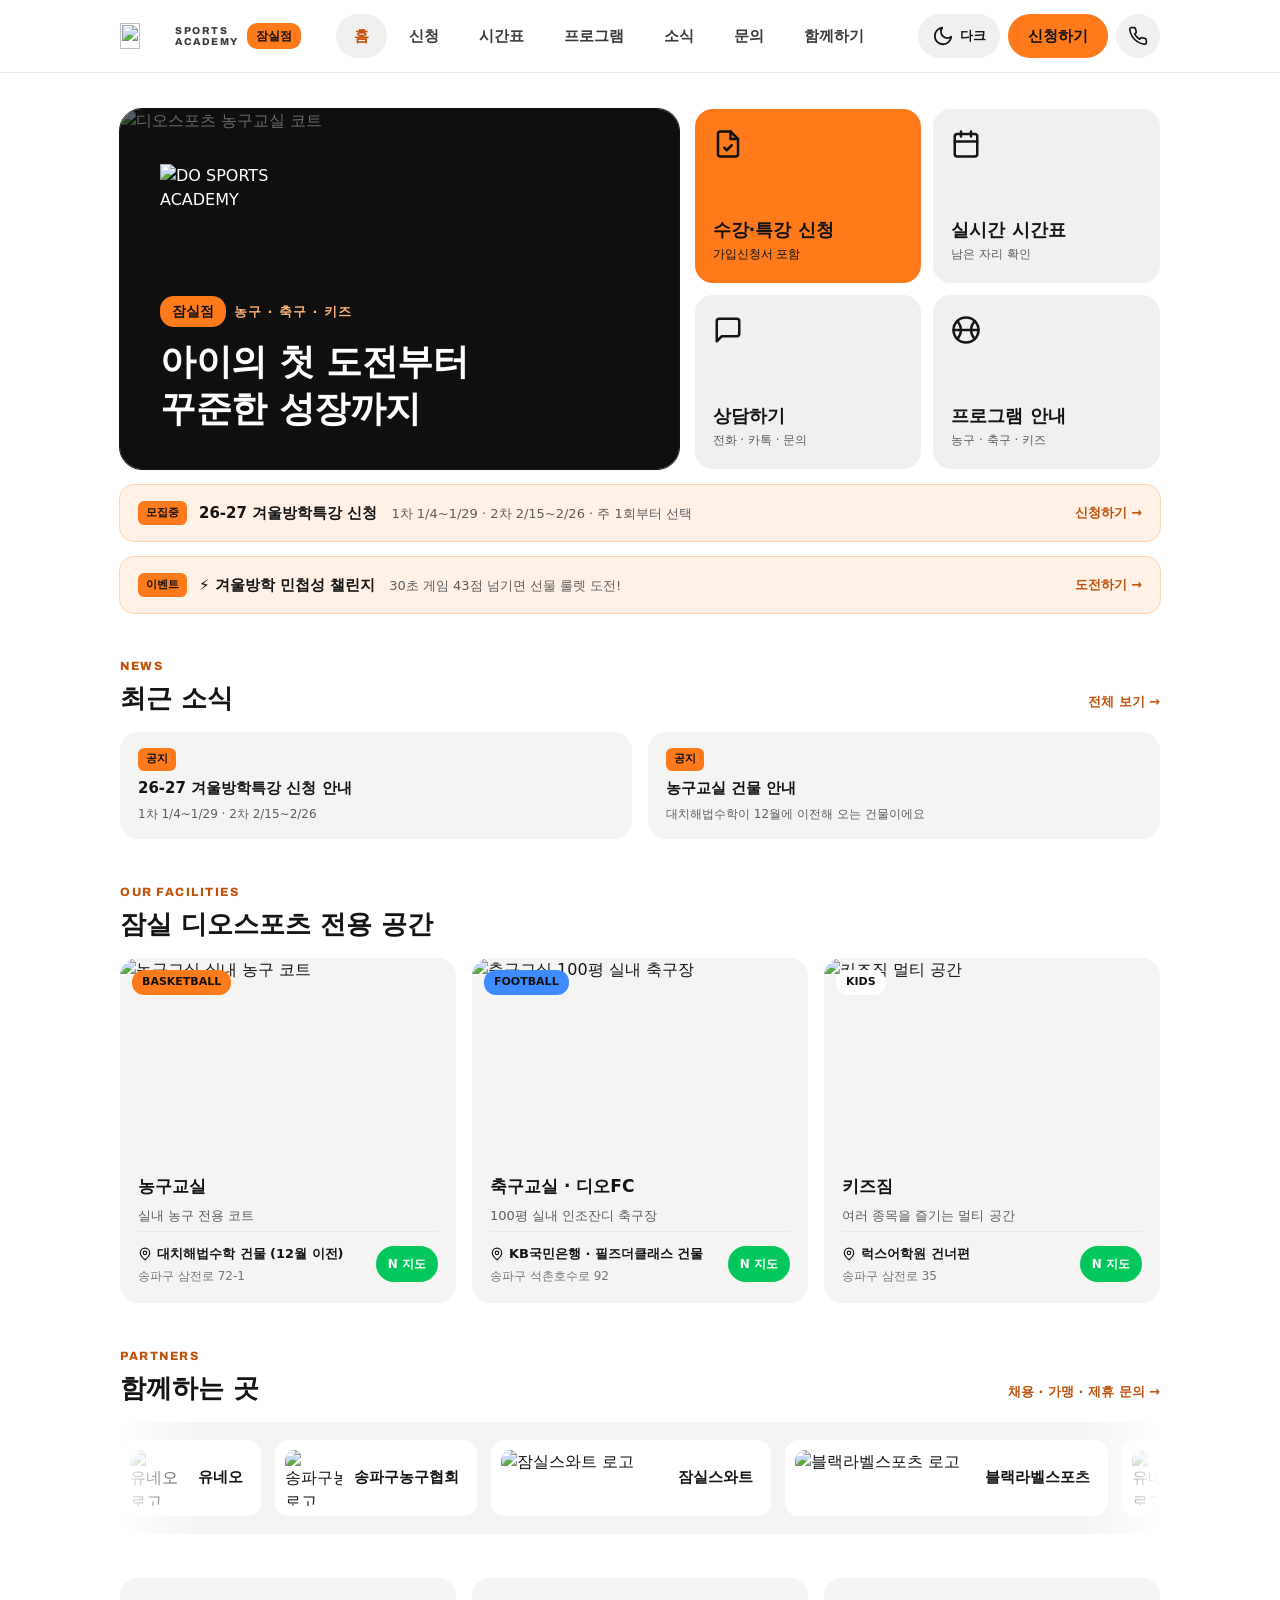
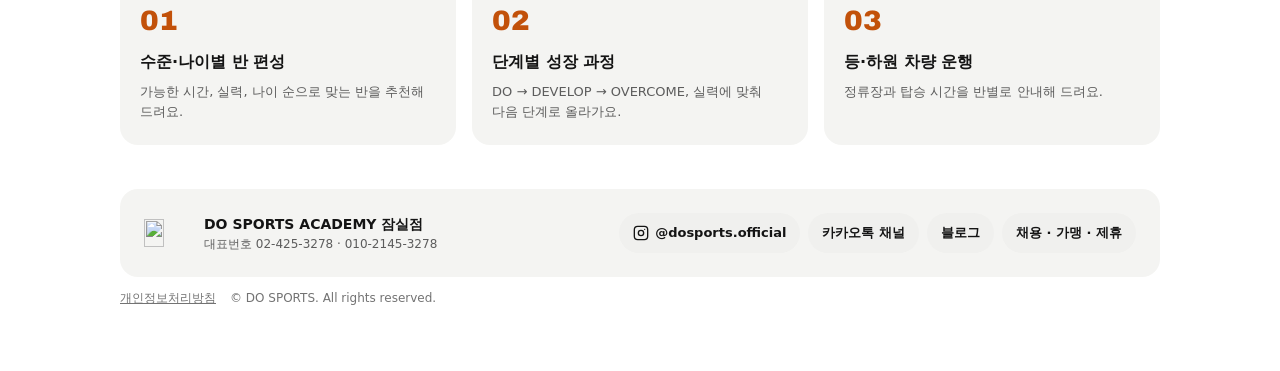
==== commit 55fc0561: "겨울방학 민첩성 챌린지 게임(/challenge) 추가 및 홈·소식에 연결 - public/challenge: 30초 민첩성 챌린지 + 선물 룰렛 (전단지 이벤트용) - 홈 화면에" ====
--- a/public/index.html
+++ b/public/index.html
@@ -312,10 +312,6 @@
 .foot-links svg.i { width: 16px; height: 16px; }
 .legal { font-size: 12px; color: var(--muted); display: flex; flex-wrap: wrap; gap: 4px 14px; }
 .legal a { text-decoration: underline; }
-.legal.biz { flex-direction: column; gap: 2px; line-height: 1.6; }
-.fee-table { width: 100%; border-collapse: collapse; font-size: 14px; margin: 8px 0; }
-.fee-table th, .fee-table td { border-bottom: 1px solid var(--line, #e5e7eb); padding: 8px 6px; text-align: left; vertical-align: top; }
-.fee-table td:last-child, .fee-table th:last-child { text-align: right; white-space: nowrap; font-weight: 700; }
 
 /* Apply */
 .form-group { display: flex; flex-direction: column; gap: 10px; }
@@ -618,6 +614,12 @@
     <span class="txt"><b>26-27 겨울방학특강 신청</b><span>1차 1/4~1/29 · 2차 2/15~2/26 · 주 1회부터 선택</span></span>
     <span class="go">신청하기 →</span>
   </a>
+
+  <a class="banner" href="/challenge/">
+    <span class="badge-hot">이벤트</span>
+    <span class="txt"><b>⚡ 겨울방학 민첩성 챌린지</b><span>30초 게임 43점 넘기면 선물 룰렛 도전!</span></span>
+    <span class="go">도전하기 →</span>
+  </a>
   </div>
 
   <section aria-labelledby="news-title" style="display:flex;flex-direction:column;gap:14px">
@@ -702,11 +704,7 @@
         <a href="/together" data-tab="together">채용 · 가맹 · 제휴</a>
       </div>
     </div>
-    <div class="legal biz">
-      <span><b>디오스포츠 농구교실</b> · 대표 권도윤 · 사업자등록번호 869-10-01620 · 서울특별시 송파구 삼전로 72-1, 지하1층(삼전동) · 02-425-3278</span>
-      <span><b>디오스포츠 축구교실 잠실점 (DO FC)</b> · 대표 권도윤 · 사업자등록번호 213-20-03367 · 서울특별시 송파구 석촌호수로 92, 지하1층(잠실동, 제우빌딩) · 02-420-3278</span>
-    </div>
-    <div class="legal"><a href="/privacy/">개인정보처리방침</a><a href="/refund/">환불규정</a><span>© DO SPORTS. All rights reserved.</span></div>
+    <div class="legal"><a href="/privacy/">개인정보처리방침</a><span>© DO SPORTS. All rights reserved.</span></div>
   </footer>
 </section>
 
@@ -792,22 +790,7 @@
       <div><b>DEVELOP</b><span>심화·특강</span></div>
       <div><b>OVERCOME</b><span>대표반</span></div>
     </div>
-    <p>정규반(DO) 월 4회 · 주 1회 기준</p>
-  </div>
-  <div class="card fee" id="fee" style="padding:22px 22px 16px">
-    <h2 style="font-size:18px;margin:0 0 4px">수강료 안내 <span style="font-size:13px;font-weight:600;color:var(--muted)">(월 4회 · 주 1회 · 부가세 없음)</span></h2>
-    <table class="fee-table">
-      <thead><tr><th>프로그램</th><th>반</th><th>월 수강료</th></tr></thead>
-      <tbody>
-        <tr><td rowspan="2"><b>농구교실</b></td><td>평일반 (60분)</td><td>110,000원</td></tr>
-        <tr><td>주말반 (70분)</td><td>130,000원</td></tr>
-        <tr><td rowspan="3"><b>축구교실</b></td><td>초등부 평일반</td><td>110,000원</td></tr>
-        <tr><td>유치부 (5~7세)</td><td>120,000 ~ 130,000원</td></tr>
-        <tr><td>주말반</td><td>130,000원</td></tr>
-        <tr><td><b>키즈 스포츠</b></td><td>인라인 · 배드민턴 · 통합반</td><td>130,000원</td></tr>
-      </tbody>
-    </table>
-    <p style="font-size:13px;color:var(--muted)">반·학교 연계반에 따라 금액이 다를 수 있어요. 형제·차량 미이용 할인은 상담 때 안내해 드려요. 수강료는 학원 앱 청구서에서 카드 또는 계좌이체로 낼 수 있어요.</p>
+    <p>정규반(DO) 월 4회 · 평일 60분 10만원 · 주말 70분 12만원</p>
   </div>
   <a class="btn-accent inline" href="/apply" data-tab="apply">이 프로그램 신청하기</a>
 </section>
@@ -847,6 +830,7 @@
           <li>팀수업: 농구·축구 모든 반에서 팀 단위로 신청할 수 있어요. 1인 4명 180,000원 · 6명 140,000원 · 8명 120,000원 · 9명 이상 10% 할인</li>
         </ul>
         <a class="btn-accent" href="https://docs.google.com/forms/d/1yTh77MtHvM2AvD4Dyq1pRTf5t-_stKnjQ8hQmJBEg60/viewform" target="_blank" rel="noopener">겨울방학특강 신청하기</a>
+        <p><b>⚡ 민첩성 챌린지 이벤트</b> — 30초 게임에서 43점을 넘기면 선물 룰렛을 돌릴 수 있어요. 겨울방학특강 신청자 대상이며, 전단지와 당첨 화면 캡처를 가지고 오시면 선물을 드려요. (1인 최대 1개) <a href="/challenge/" style="color:var(--acc-text);font-weight:700;white-space:nowrap">챌린지 도전하기 →</a></p>
       </div>
     </details>
 
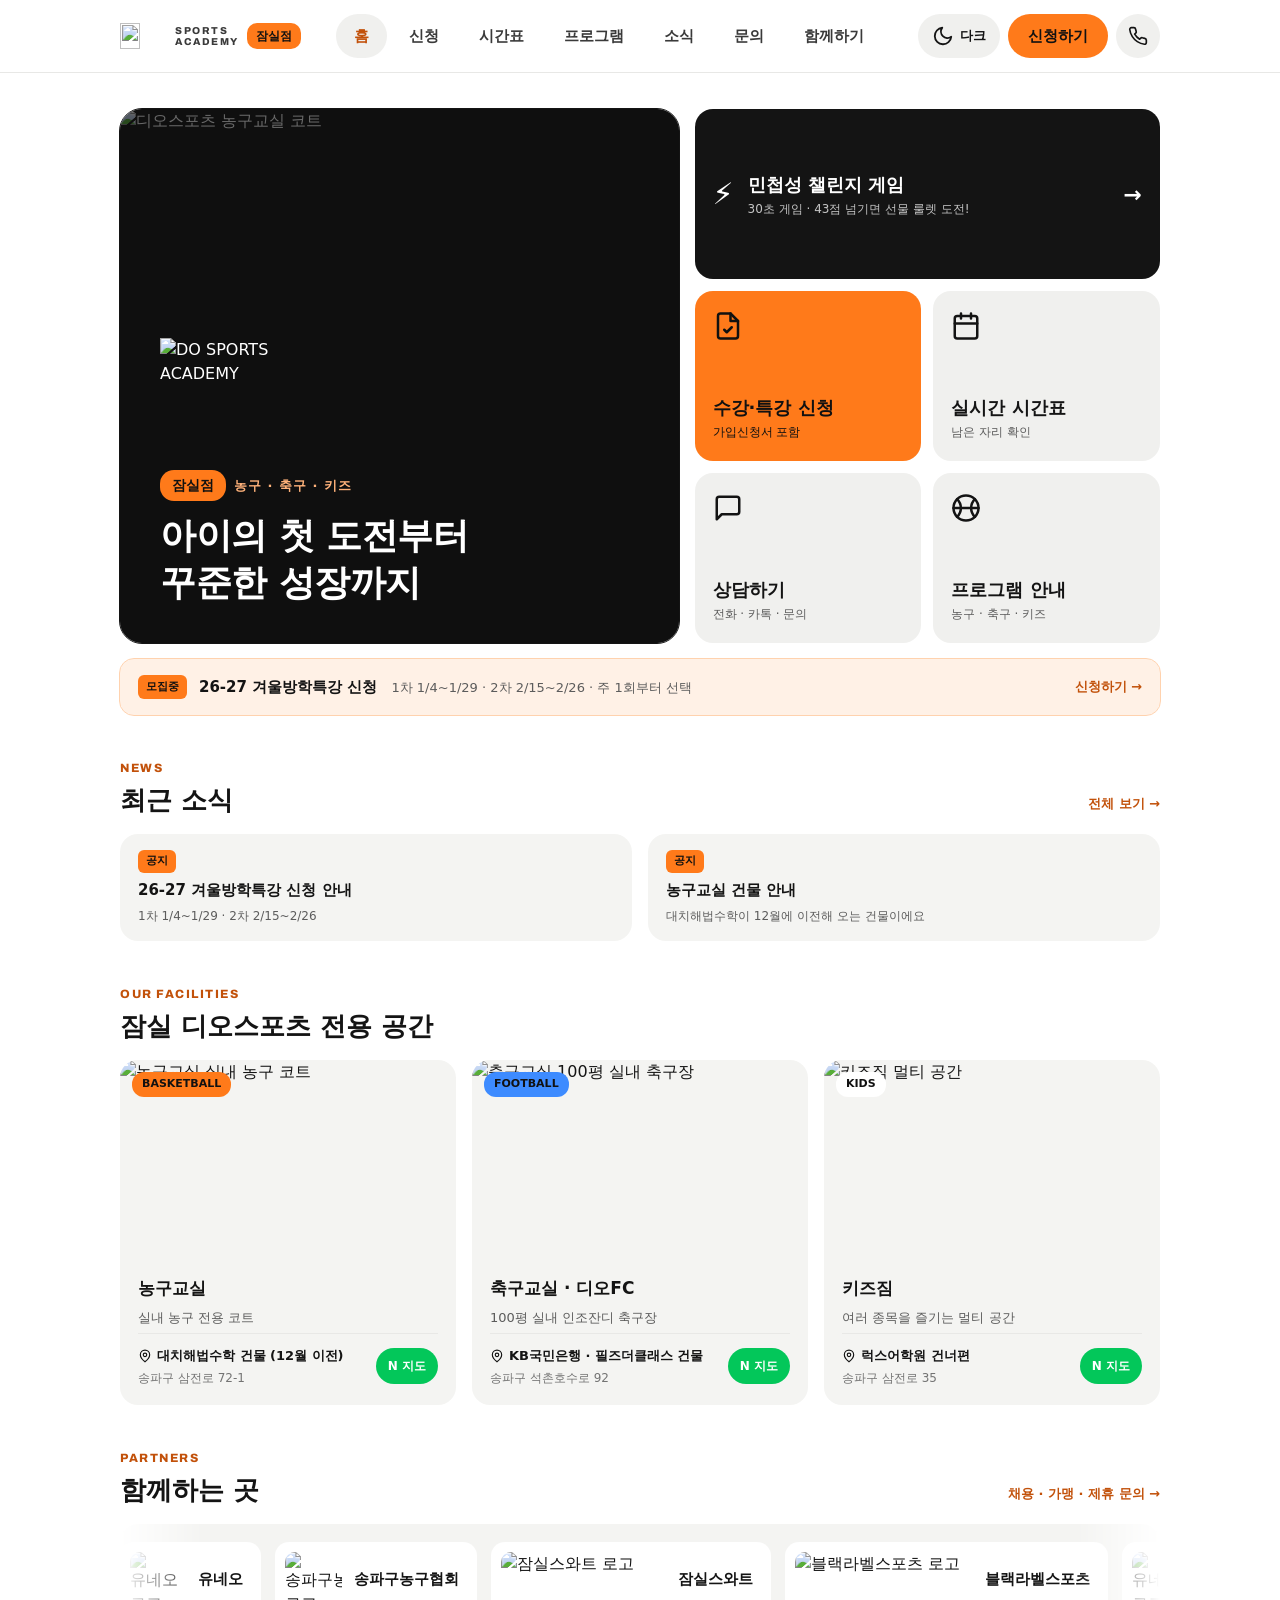
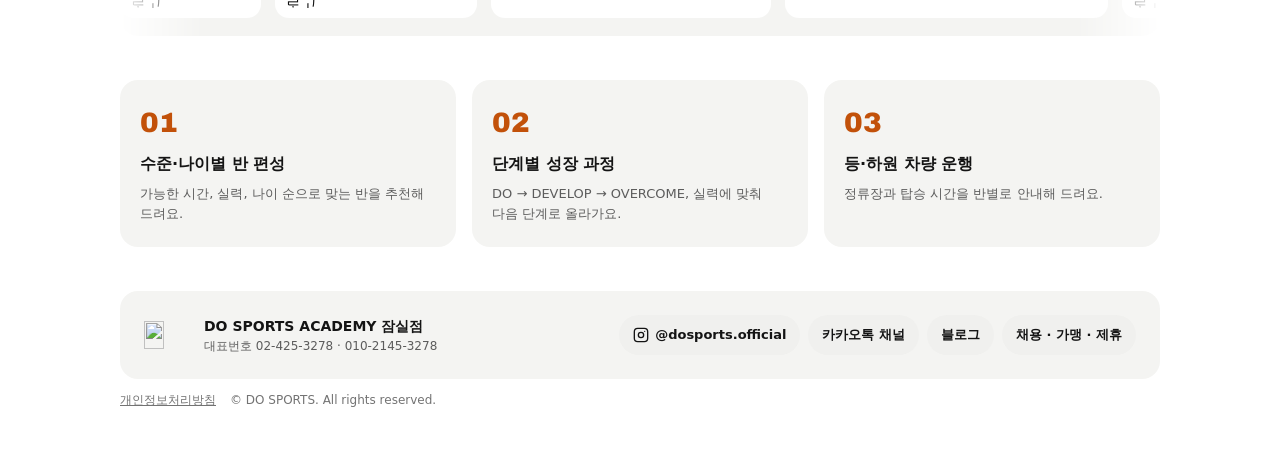
==== commit 7f279396: "홈 첫 화면에 '민첩성 챌린지 게임' 타일 추가, 전체 메뉴에도 연결 - 홈 히어로 바로 아래에 전체 폭 타일로 게임 입구 배치 (전단지 QR로 들어온 아이들이 바로 찾도록) - " ====
--- a/public/index.html
+++ b/public/index.html
@@ -576,6 +576,7 @@
     <a href="/schedule" data-tab="schedule">실시간 시간표</a>
     <a href="/programs" data-tab="programs">프로그램</a>
     <a href="/news" data-tab="news">소식 · 공지사항</a>
+    <a href="/challenge/">⚡ 민첩성 챌린지 게임</a>
     <a href="/contact" data-tab="contact">문의 · 위치</a>
     <a href="/together" data-tab="together">함께하기 (채용 · 가맹 · 제휴)</a>
   </div>
@@ -602,6 +603,7 @@
       </div>
     </div>
     <div class="quick">
+      <a class="app-tile" href="/challenge/"><span aria-hidden="true" style="font-size:30px;line-height:1">⚡</span><span><b>민첩성 챌린지 게임</b><small>30초 게임 · 43점 넘기면 선물 룰렛 도전!</small></span><span class="go" aria-hidden="true">→</span></a>
       <a class="primary" href="/apply" data-tab="apply"><svg class="i" aria-hidden="true"><use href="#i-form"/></svg><span><b>수강·특강 신청</b><small>가입신청서 포함</small></span></a>
       <a href="/schedule" data-tab="schedule"><svg class="i" aria-hidden="true"><use href="#i-cal"/></svg><span><b>실시간 시간표</b><small>남은 자리 확인</small></span></a>
       <a href="/contact" data-tab="contact"><svg class="i" aria-hidden="true"><use href="#i-chat"/></svg><span><b>상담하기</b><small>전화 · 카톡 · 문의</small></span></a>
@@ -613,12 +615,6 @@
     <span class="badge-hot">모집중</span>
     <span class="txt"><b>26-27 겨울방학특강 신청</b><span>1차 1/4~1/29 · 2차 2/15~2/26 · 주 1회부터 선택</span></span>
     <span class="go">신청하기 →</span>
-  </a>
-
-  <a class="banner" href="/challenge/">
-    <span class="badge-hot">이벤트</span>
-    <span class="txt"><b>⚡ 겨울방학 민첩성 챌린지</b><span>30초 게임 43점 넘기면 선물 룰렛 도전!</span></span>
-    <span class="go">도전하기 →</span>
   </a>
   </div>
 
@@ -830,7 +826,7 @@
           <li>팀수업: 농구·축구 모든 반에서 팀 단위로 신청할 수 있어요. 1인 4명 180,000원 · 6명 140,000원 · 8명 120,000원 · 9명 이상 10% 할인</li>
         </ul>
         <a class="btn-accent" href="https://docs.google.com/forms/d/1yTh77MtHvM2AvD4Dyq1pRTf5t-_stKnjQ8hQmJBEg60/viewform" target="_blank" rel="noopener">겨울방학특강 신청하기</a>
-        <p><b>⚡ 민첩성 챌린지 이벤트</b> — 30초 게임에서 43점을 넘기면 선물 룰렛을 돌릴 수 있어요. 겨울방학특강 신청자 대상이며, 전단지와 당첨 화면 캡처를 가지고 오시면 선물을 드려요. (1인 최대 1개) <a href="/challenge/" style="color:var(--acc-text);font-weight:700;white-space:nowrap">챌린지 도전하기 →</a></p>
+        <p><b>⚡ 민첩성 챌린지 게임 이벤트</b> — 30초 게임에서 43점을 넘기면 선물 룰렛을 돌릴 수 있어요. 겨울방학특강 신청자 대상이며, 전단지와 당첨 화면 캡처를 가지고 오시면 선물을 드려요. (1인 최대 1개) <a href="/challenge/" style="color:var(--acc-text);font-weight:700;white-space:nowrap">챌린지 도전하기 →</a></p>
       </div>
     </details>
 
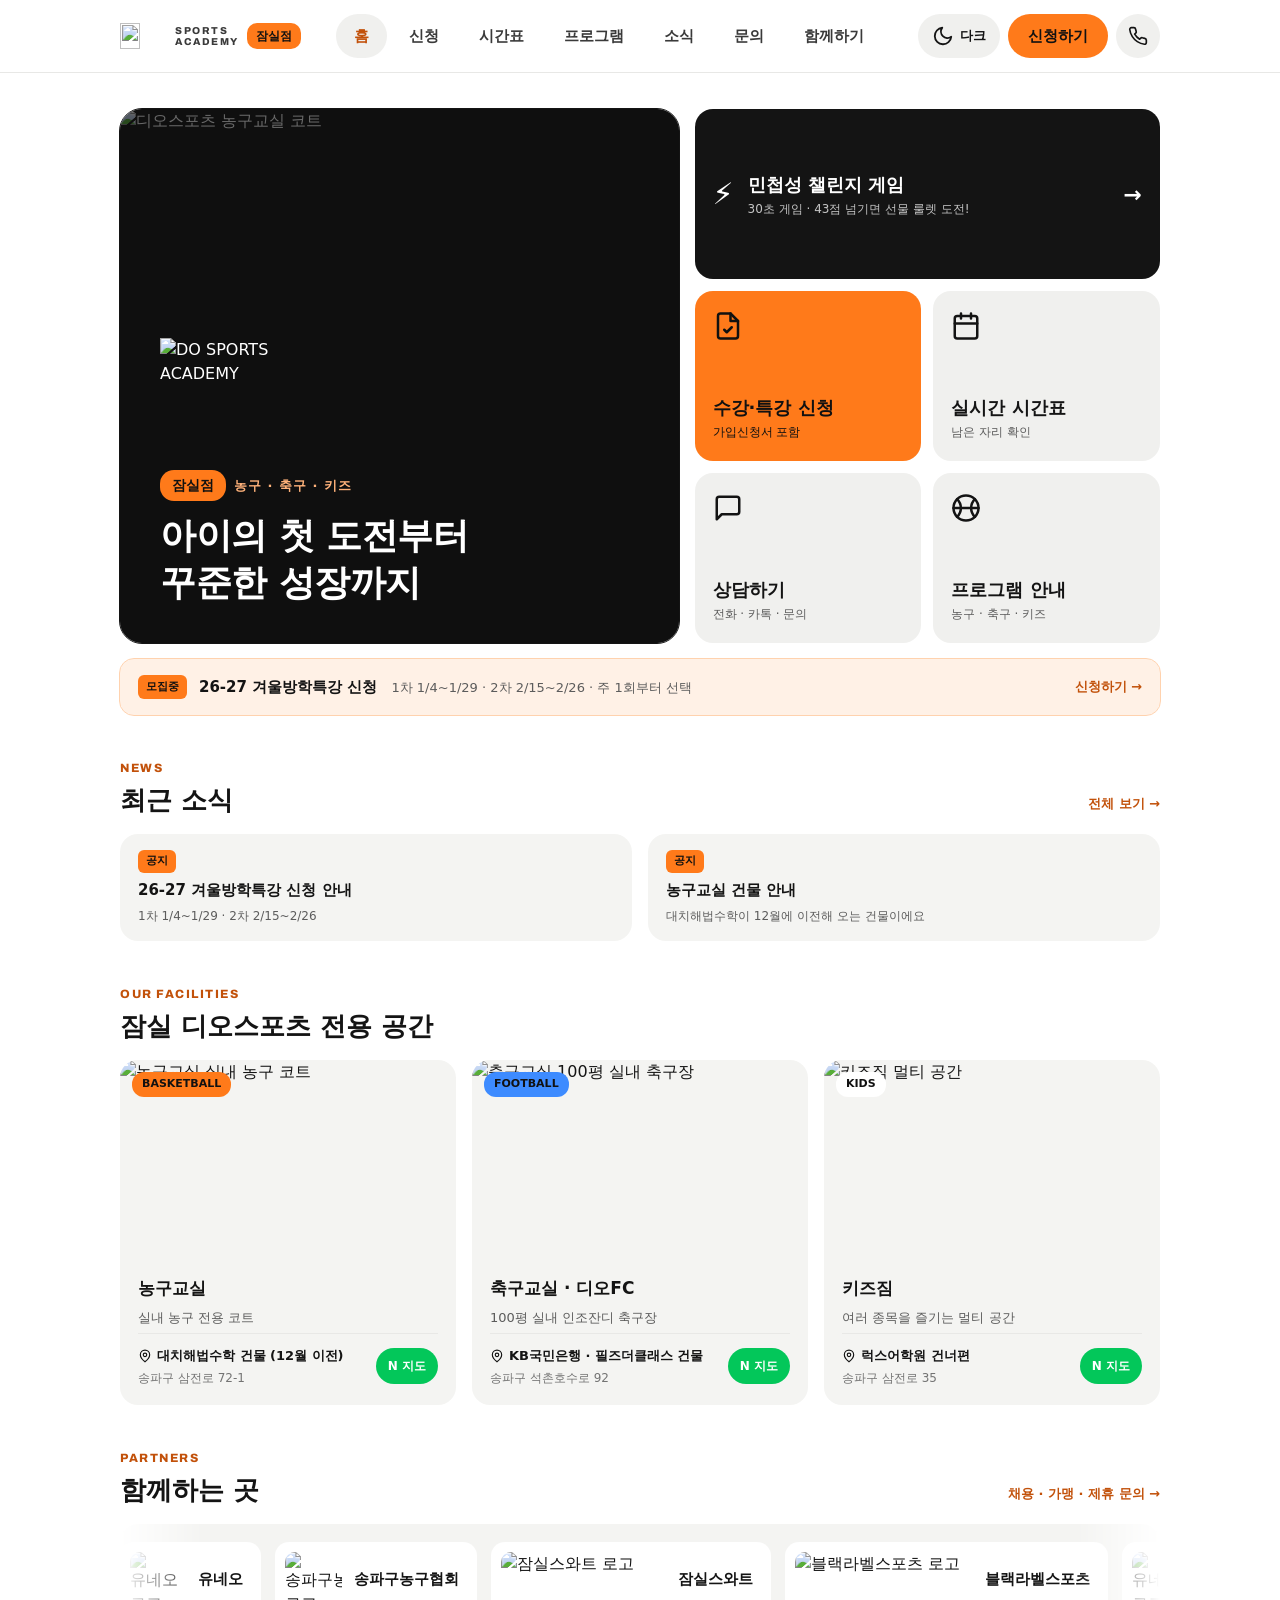
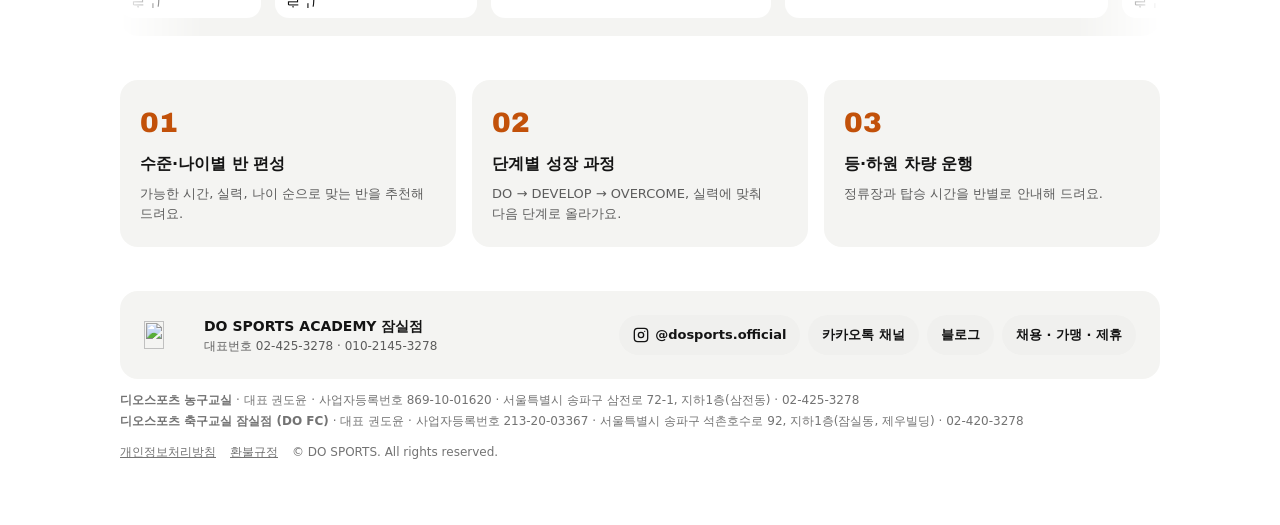
==== commit 53144995: "Merge 48ee93dd4d35cde54bb4bb2352b4a08a7ffa154a into 98a2f4c6f18083af246f8801edc4b22a61aa5d1c" ====
--- a/public/index.html
+++ b/public/index.html
@@ -312,6 +312,7 @@
 .foot-links svg.i { width: 16px; height: 16px; }
 .legal { font-size: 12px; color: var(--muted); display: flex; flex-wrap: wrap; gap: 4px 14px; }
 .legal a { text-decoration: underline; }
+.legal.biz { flex-direction: column; gap: 2px; line-height: 1.6; }
 
 /* Apply */
 .form-group { display: flex; flex-direction: column; gap: 10px; }
@@ -700,7 +701,11 @@
         <a href="/together" data-tab="together">채용 · 가맹 · 제휴</a>
       </div>
     </div>
-    <div class="legal"><a href="/privacy/">개인정보처리방침</a><span>© DO SPORTS. All rights reserved.</span></div>
+    <div class="legal biz">
+      <span><b>디오스포츠 농구교실</b> · 대표 권도윤 · 사업자등록번호 869-10-01620 · 서울특별시 송파구 삼전로 72-1, 지하1층(삼전동) · 02-425-3278</span>
+      <span><b>디오스포츠 축구교실 잠실점 (DO FC)</b> · 대표 권도윤 · 사업자등록번호 213-20-03367 · 서울특별시 송파구 석촌호수로 92, 지하1층(잠실동, 제우빌딩) · 02-420-3278</span>
+    </div>
+    <div class="legal"><a href="/privacy/">개인정보처리방침</a><a href="/refund/">환불규정</a><span>© DO SPORTS. All rights reserved.</span></div>
   </footer>
 </section>
 
@@ -786,7 +791,7 @@
       <div><b>DEVELOP</b><span>심화·특강</span></div>
       <div><b>OVERCOME</b><span>대표반</span></div>
     </div>
-    <p>정규반(DO) 월 4회 · 평일 60분 10만원 · 주말 70분 12만원</p>
+    <p>정규반(DO) 월 4회 · 주 1회 기준</p>
   </div>
   <a class="btn-accent inline" href="/apply" data-tab="apply">이 프로그램 신청하기</a>
 </section>
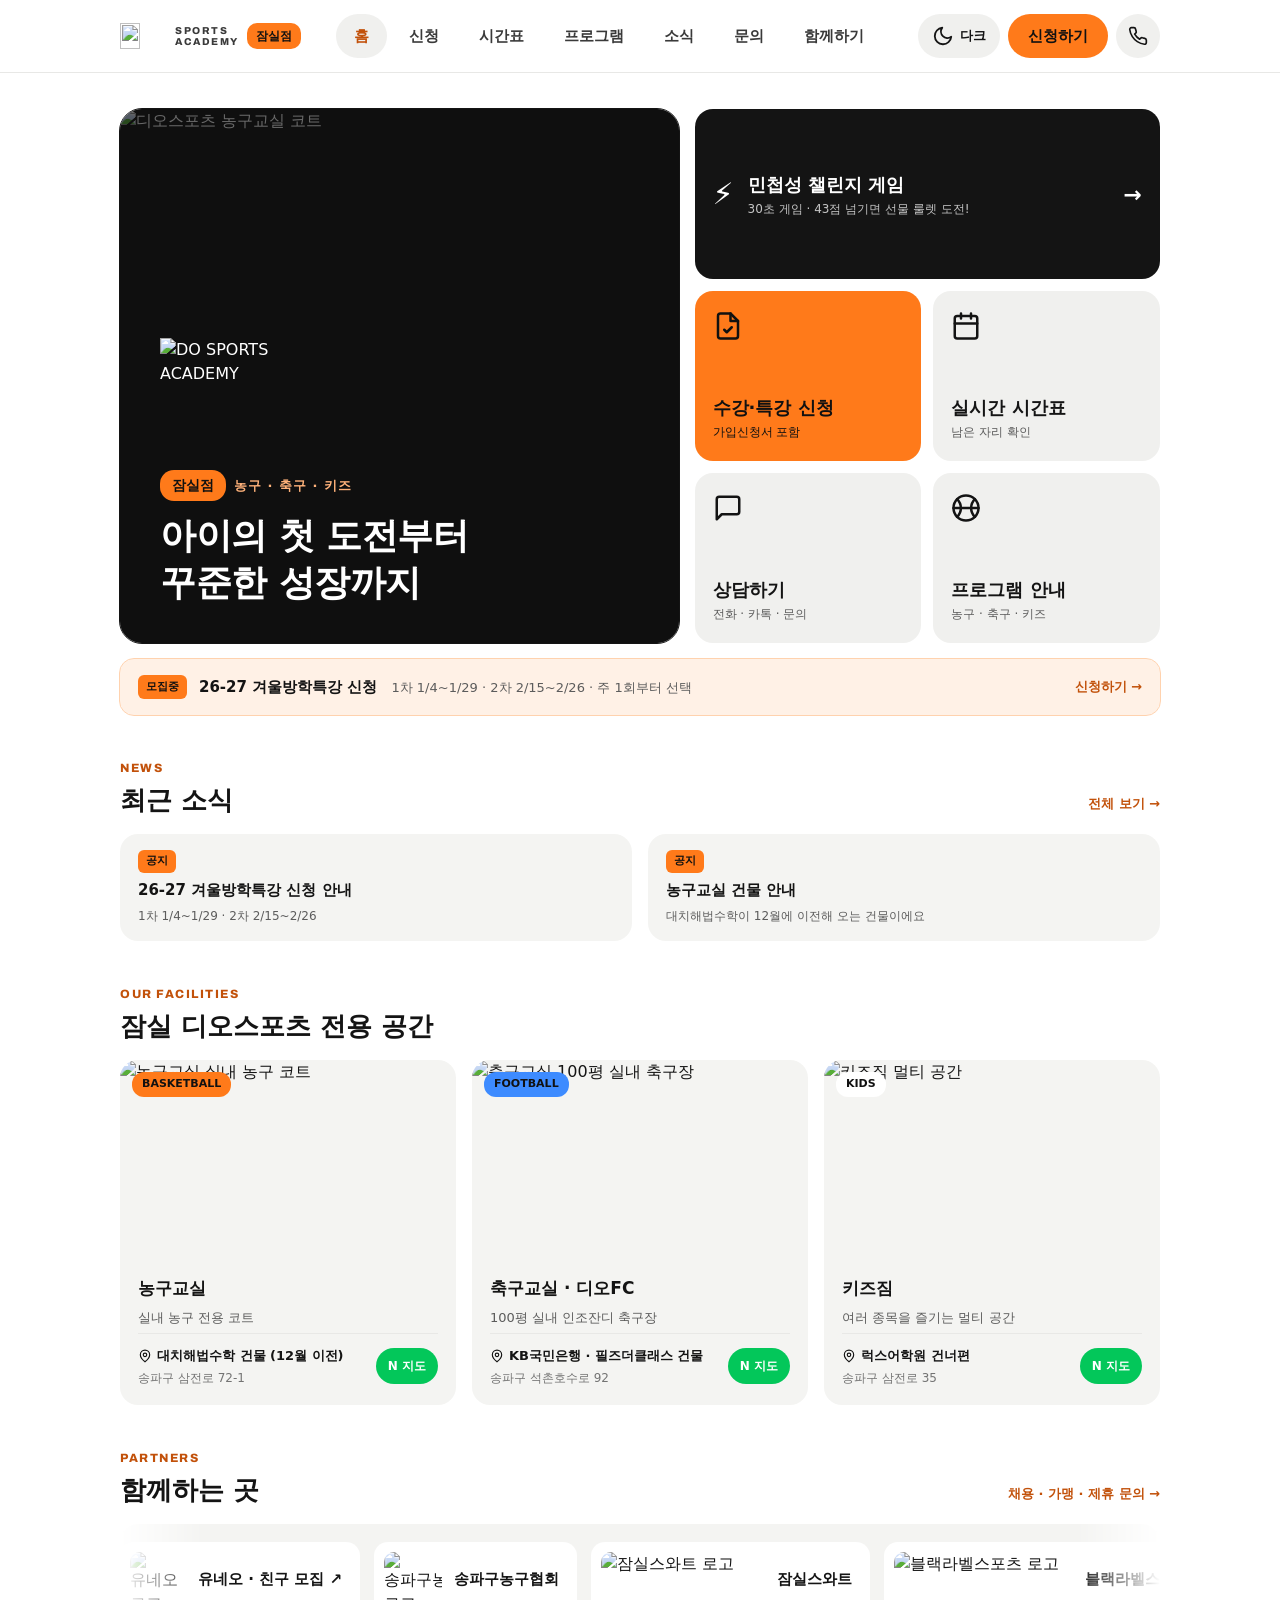
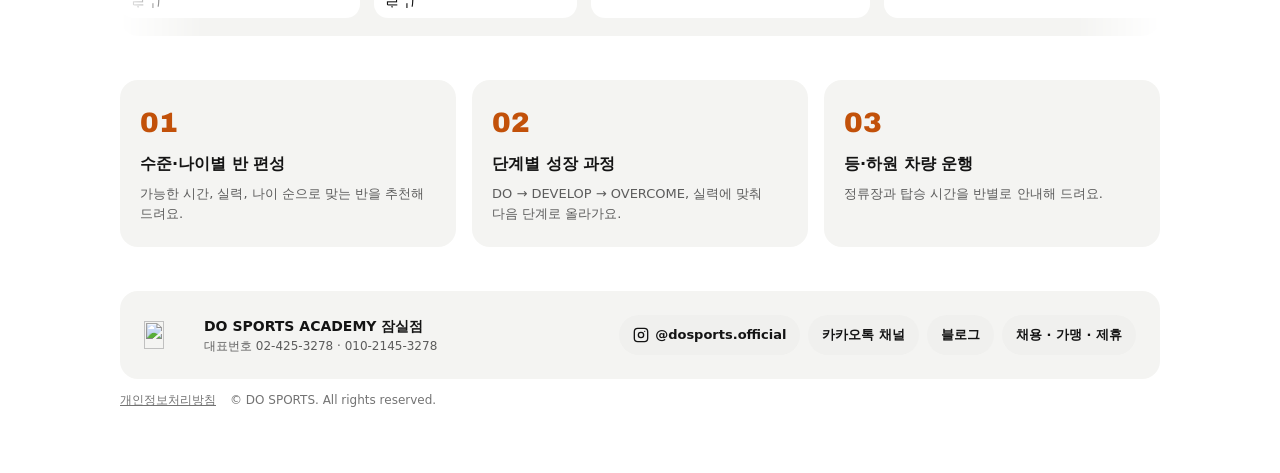
==== commit fa5e1f92: "제휴업체 유네오를 디오스포츠 친구 모집 화면으로 연결, 챌린지 결과에 '친구랑 같이 다닐 반 찾아보기' 링크 Co-Authored-By: Claude Fable 5.2 <norep" ====
--- a/public/index.html
+++ b/public/index.html
@@ -312,7 +312,6 @@
 .foot-links svg.i { width: 16px; height: 16px; }
 .legal { font-size: 12px; color: var(--muted); display: flex; flex-wrap: wrap; gap: 4px 14px; }
 .legal a { text-decoration: underline; }
-.legal.biz { flex-direction: column; gap: 2px; line-height: 1.6; }
 
 /* Apply */
 .form-group { display: flex; flex-direction: column; gap: 10px; }
@@ -677,7 +676,7 @@
       <a class="more" href="/together" data-tab="together">채용 · 가맹 · 제휴 문의 →</a>
     </div>
     <div class="marquee" aria-label="제휴 업체 목록">
-      <ul class="marquee-track"><li class="pchip"><span class="p-logo"><img src="/assets/partner-iuneo.webp" alt="유네오 로고" width="160" height="160" loading="lazy" /></span><b>유네오</b></li><li class="pchip"><span class="p-logo"><img src="/assets/partner-songpa.webp" alt="송파구농구협회 로고" width="164" height="160" loading="lazy" /></span><b>송파구농구협회</b></li><li class="pchip"><span class="p-logo"><img src="/assets/partner-swat.webp" alt="잠실스와트 로고" width="471" height="160" loading="lazy" /></span><b>잠실스와트</b></li><li class="pchip"><span class="p-logo"><img src="/assets/partner-blacklabel.webp" alt="블랙라벨스포츠 로고" width="509" height="160" loading="lazy" /></span><b>블랙라벨스포츠</b></li><li class="pchip" aria-hidden="true"><span class="p-logo"><img src="/assets/partner-iuneo.webp" alt="유네오 로고" width="160" height="160" loading="lazy" /></span><b>유네오</b></li><li class="pchip" aria-hidden="true"><span class="p-logo"><img src="/assets/partner-songpa.webp" alt="송파구농구협회 로고" width="164" height="160" loading="lazy" /></span><b>송파구농구협회</b></li><li class="pchip" aria-hidden="true"><span class="p-logo"><img src="/assets/partner-swat.webp" alt="잠실스와트 로고" width="471" height="160" loading="lazy" /></span><b>잠실스와트</b></li><li class="pchip" aria-hidden="true"><span class="p-logo"><img src="/assets/partner-blacklabel.webp" alt="블랙라벨스포츠 로고" width="509" height="160" loading="lazy" /></span><b>블랙라벨스포츠</b></li><li class="pchip" aria-hidden="true"><span class="p-logo"><img src="/assets/partner-iuneo.webp" alt="유네오 로고" width="160" height="160" loading="lazy" /></span><b>유네오</b></li><li class="pchip" aria-hidden="true"><span class="p-logo"><img src="/assets/partner-songpa.webp" alt="송파구농구협회 로고" width="164" height="160" loading="lazy" /></span><b>송파구농구협회</b></li><li class="pchip" aria-hidden="true"><span class="p-logo"><img src="/assets/partner-swat.webp" alt="잠실스와트 로고" width="471" height="160" loading="lazy" /></span><b>잠실스와트</b></li><li class="pchip" aria-hidden="true"><span class="p-logo"><img src="/assets/partner-blacklabel.webp" alt="블랙라벨스포츠 로고" width="509" height="160" loading="lazy" /></span><b>블랙라벨스포츠</b></li><li class="pchip" aria-hidden="true"><span class="p-logo"><img src="/assets/partner-iuneo.webp" alt="유네오 로고" width="160" height="160" loading="lazy" /></span><b>유네오</b></li><li class="pchip" aria-hidden="true"><span class="p-logo"><img src="/assets/partner-songpa.webp" alt="송파구농구협회 로고" width="164" height="160" loading="lazy" /></span><b>송파구농구협회</b></li><li class="pchip" aria-hidden="true"><span class="p-logo"><img src="/assets/partner-swat.webp" alt="잠실스와트 로고" width="471" height="160" loading="lazy" /></span><b>잠실스와트</b></li><li class="pchip" aria-hidden="true"><span class="p-logo"><img src="/assets/partner-blacklabel.webp" alt="블랙라벨스포츠 로고" width="509" height="160" loading="lazy" /></span><b>블랙라벨스포츠</b></li></ul>
+      <ul class="marquee-track"><li class="pchip"><a href="https://iuneo.netlify.app/?ac=dosports" target="_blank" rel="noopener" style="display:contents;color:inherit;text-decoration:none"><span class="p-logo"><img src="/assets/partner-iuneo.webp" alt="유네오 로고" width="160" height="160" loading="lazy" /></span><b>유네오 · 친구 모집 ↗</b></a></li><li class="pchip"><span class="p-logo"><img src="/assets/partner-songpa.webp" alt="송파구농구협회 로고" width="164" height="160" loading="lazy" /></span><b>송파구농구협회</b></li><li class="pchip"><span class="p-logo"><img src="/assets/partner-swat.webp" alt="잠실스와트 로고" width="471" height="160" loading="lazy" /></span><b>잠실스와트</b></li><li class="pchip"><span class="p-logo"><img src="/assets/partner-blacklabel.webp" alt="블랙라벨스포츠 로고" width="509" height="160" loading="lazy" /></span><b>블랙라벨스포츠</b></li><li class="pchip" aria-hidden="true"><a href="https://iuneo.netlify.app/?ac=dosports" target="_blank" rel="noopener" style="display:contents;color:inherit;text-decoration:none"><span class="p-logo"><img src="/assets/partner-iuneo.webp" alt="유네오 로고" width="160" height="160" loading="lazy" /></span><b>유네오 · 친구 모집 ↗</b></a></li><li class="pchip" aria-hidden="true"><span class="p-logo"><img src="/assets/partner-songpa.webp" alt="송파구농구협회 로고" width="164" height="160" loading="lazy" /></span><b>송파구농구협회</b></li><li class="pchip" aria-hidden="true"><span class="p-logo"><img src="/assets/partner-swat.webp" alt="잠실스와트 로고" width="471" height="160" loading="lazy" /></span><b>잠실스와트</b></li><li class="pchip" aria-hidden="true"><span class="p-logo"><img src="/assets/partner-blacklabel.webp" alt="블랙라벨스포츠 로고" width="509" height="160" loading="lazy" /></span><b>블랙라벨스포츠</b></li><li class="pchip" aria-hidden="true"><a href="https://iuneo.netlify.app/?ac=dosports" target="_blank" rel="noopener" style="display:contents;color:inherit;text-decoration:none"><span class="p-logo"><img src="/assets/partner-iuneo.webp" alt="유네오 로고" width="160" height="160" loading="lazy" /></span><b>유네오 · 친구 모집 ↗</b></a></li><li class="pchip" aria-hidden="true"><span class="p-logo"><img src="/assets/partner-songpa.webp" alt="송파구농구협회 로고" width="164" height="160" loading="lazy" /></span><b>송파구농구협회</b></li><li class="pchip" aria-hidden="true"><span class="p-logo"><img src="/assets/partner-swat.webp" alt="잠실스와트 로고" width="471" height="160" loading="lazy" /></span><b>잠실스와트</b></li><li class="pchip" aria-hidden="true"><span class="p-logo"><img src="/assets/partner-blacklabel.webp" alt="블랙라벨스포츠 로고" width="509" height="160" loading="lazy" /></span><b>블랙라벨스포츠</b></li><li class="pchip" aria-hidden="true"><a href="https://iuneo.netlify.app/?ac=dosports" target="_blank" rel="noopener" style="display:contents;color:inherit;text-decoration:none"><span class="p-logo"><img src="/assets/partner-iuneo.webp" alt="유네오 로고" width="160" height="160" loading="lazy" /></span><b>유네오 · 친구 모집 ↗</b></a></li><li class="pchip" aria-hidden="true"><span class="p-logo"><img src="/assets/partner-songpa.webp" alt="송파구농구협회 로고" width="164" height="160" loading="lazy" /></span><b>송파구농구협회</b></li><li class="pchip" aria-hidden="true"><span class="p-logo"><img src="/assets/partner-swat.webp" alt="잠실스와트 로고" width="471" height="160" loading="lazy" /></span><b>잠실스와트</b></li><li class="pchip" aria-hidden="true"><span class="p-logo"><img src="/assets/partner-blacklabel.webp" alt="블랙라벨스포츠 로고" width="509" height="160" loading="lazy" /></span><b>블랙라벨스포츠</b></li></ul>
     </div>
   </section>
 
@@ -701,11 +700,7 @@
         <a href="/together" data-tab="together">채용 · 가맹 · 제휴</a>
       </div>
     </div>
-    <div class="legal biz">
-      <span><b>디오스포츠 농구교실</b> · 대표 권도윤 · 사업자등록번호 869-10-01620 · 서울특별시 송파구 삼전로 72-1, 지하1층(삼전동) · 02-425-3278</span>
-      <span><b>디오스포츠 축구교실 잠실점 (DO FC)</b> · 대표 권도윤 · 사업자등록번호 213-20-03367 · 서울특별시 송파구 석촌호수로 92, 지하1층(잠실동, 제우빌딩) · 02-420-3278</span>
-    </div>
-    <div class="legal"><a href="/privacy/">개인정보처리방침</a><a href="/refund/">환불규정</a><span>© DO SPORTS. All rights reserved.</span></div>
+    <div class="legal"><a href="/privacy/">개인정보처리방침</a><span>© DO SPORTS. All rights reserved.</span></div>
   </footer>
 </section>
 
@@ -791,7 +786,7 @@
       <div><b>DEVELOP</b><span>심화·특강</span></div>
       <div><b>OVERCOME</b><span>대표반</span></div>
     </div>
-    <p>정규반(DO) 월 4회 · 주 1회 기준</p>
+    <p>정규반(DO) 월 4회 · 평일 60분 10만원 · 주말 70분 12만원</p>
   </div>
   <a class="btn-accent inline" href="/apply" data-tab="apply">이 프로그램 신청하기</a>
 </section>
@@ -911,7 +906,7 @@
       <div><div class="eyebrow">PARTNERS</div><h2 id="partners-title">제휴 업체</h2></div>
     </div>
     <div class="marquee" aria-label="제휴 업체 목록">
-      <ul class="marquee-track"><li class="pchip"><span class="p-logo"><img src="/assets/partner-iuneo.webp" alt="유네오 로고" width="160" height="160" loading="lazy" /></span><b>유네오</b></li><li class="pchip"><span class="p-logo"><img src="/assets/partner-songpa.webp" alt="송파구농구협회 로고" width="164" height="160" loading="lazy" /></span><b>송파구농구협회</b></li><li class="pchip"><span class="p-logo"><img src="/assets/partner-swat.webp" alt="잠실스와트 로고" width="471" height="160" loading="lazy" /></span><b>잠실스와트</b></li><li class="pchip"><span class="p-logo"><img src="/assets/partner-blacklabel.webp" alt="블랙라벨스포츠 로고" width="509" height="160" loading="lazy" /></span><b>블랙라벨스포츠</b></li><li class="pchip" aria-hidden="true"><span class="p-logo"><img src="/assets/partner-iuneo.webp" alt="유네오 로고" width="160" height="160" loading="lazy" /></span><b>유네오</b></li><li class="pchip" aria-hidden="true"><span class="p-logo"><img src="/assets/partner-songpa.webp" alt="송파구농구협회 로고" width="164" height="160" loading="lazy" /></span><b>송파구농구협회</b></li><li class="pchip" aria-hidden="true"><span class="p-logo"><img src="/assets/partner-swat.webp" alt="잠실스와트 로고" width="471" height="160" loading="lazy" /></span><b>잠실스와트</b></li><li class="pchip" aria-hidden="true"><span class="p-logo"><img src="/assets/partner-blacklabel.webp" alt="블랙라벨스포츠 로고" width="509" height="160" loading="lazy" /></span><b>블랙라벨스포츠</b></li><li class="pchip" aria-hidden="true"><span class="p-logo"><img src="/assets/partner-iuneo.webp" alt="유네오 로고" width="160" height="160" loading="lazy" /></span><b>유네오</b></li><li class="pchip" aria-hidden="true"><span class="p-logo"><img src="/assets/partner-songpa.webp" alt="송파구농구협회 로고" width="164" height="160" loading="lazy" /></span><b>송파구농구협회</b></li><li class="pchip" aria-hidden="true"><span class="p-logo"><img src="/assets/partner-swat.webp" alt="잠실스와트 로고" width="471" height="160" loading="lazy" /></span><b>잠실스와트</b></li><li class="pchip" aria-hidden="true"><span class="p-logo"><img src="/assets/partner-blacklabel.webp" alt="블랙라벨스포츠 로고" width="509" height="160" loading="lazy" /></span><b>블랙라벨스포츠</b></li><li class="pchip" aria-hidden="true"><span class="p-logo"><img src="/assets/partner-iuneo.webp" alt="유네오 로고" width="160" height="160" loading="lazy" /></span><b>유네오</b></li><li class="pchip" aria-hidden="true"><span class="p-logo"><img src="/assets/partner-songpa.webp" alt="송파구농구협회 로고" width="164" height="160" loading="lazy" /></span><b>송파구농구협회</b></li><li class="pchip" aria-hidden="true"><span class="p-logo"><img src="/assets/partner-swat.webp" alt="잠실스와트 로고" width="471" height="160" loading="lazy" /></span><b>잠실스와트</b></li><li class="pchip" aria-hidden="true"><span class="p-logo"><img src="/assets/partner-blacklabel.webp" alt="블랙라벨스포츠 로고" width="509" height="160" loading="lazy" /></span><b>블랙라벨스포츠</b></li></ul>
+      <ul class="marquee-track"><li class="pchip"><a href="https://iuneo.netlify.app/?ac=dosports" target="_blank" rel="noopener" style="display:contents;color:inherit;text-decoration:none"><span class="p-logo"><img src="/assets/partner-iuneo.webp" alt="유네오 로고" width="160" height="160" loading="lazy" /></span><b>유네오 · 친구 모집 ↗</b></a></li><li class="pchip"><span class="p-logo"><img src="/assets/partner-songpa.webp" alt="송파구농구협회 로고" width="164" height="160" loading="lazy" /></span><b>송파구농구협회</b></li><li class="pchip"><span class="p-logo"><img src="/assets/partner-swat.webp" alt="잠실스와트 로고" width="471" height="160" loading="lazy" /></span><b>잠실스와트</b></li><li class="pchip"><span class="p-logo"><img src="/assets/partner-blacklabel.webp" alt="블랙라벨스포츠 로고" width="509" height="160" loading="lazy" /></span><b>블랙라벨스포츠</b></li><li class="pchip" aria-hidden="true"><a href="https://iuneo.netlify.app/?ac=dosports" target="_blank" rel="noopener" style="display:contents;color:inherit;text-decoration:none"><span class="p-logo"><img src="/assets/partner-iuneo.webp" alt="유네오 로고" width="160" height="160" loading="lazy" /></span><b>유네오 · 친구 모집 ↗</b></a></li><li class="pchip" aria-hidden="true"><span class="p-logo"><img src="/assets/partner-songpa.webp" alt="송파구농구협회 로고" width="164" height="160" loading="lazy" /></span><b>송파구농구협회</b></li><li class="pchip" aria-hidden="true"><span class="p-logo"><img src="/assets/partner-swat.webp" alt="잠실스와트 로고" width="471" height="160" loading="lazy" /></span><b>잠실스와트</b></li><li class="pchip" aria-hidden="true"><span class="p-logo"><img src="/assets/partner-blacklabel.webp" alt="블랙라벨스포츠 로고" width="509" height="160" loading="lazy" /></span><b>블랙라벨스포츠</b></li><li class="pchip" aria-hidden="true"><a href="https://iuneo.netlify.app/?ac=dosports" target="_blank" rel="noopener" style="display:contents;color:inherit;text-decoration:none"><span class="p-logo"><img src="/assets/partner-iuneo.webp" alt="유네오 로고" width="160" height="160" loading="lazy" /></span><b>유네오 · 친구 모집 ↗</b></a></li><li class="pchip" aria-hidden="true"><span class="p-logo"><img src="/assets/partner-songpa.webp" alt="송파구농구협회 로고" width="164" height="160" loading="lazy" /></span><b>송파구농구협회</b></li><li class="pchip" aria-hidden="true"><span class="p-logo"><img src="/assets/partner-swat.webp" alt="잠실스와트 로고" width="471" height="160" loading="lazy" /></span><b>잠실스와트</b></li><li class="pchip" aria-hidden="true"><span class="p-logo"><img src="/assets/partner-blacklabel.webp" alt="블랙라벨스포츠 로고" width="509" height="160" loading="lazy" /></span><b>블랙라벨스포츠</b></li><li class="pchip" aria-hidden="true"><a href="https://iuneo.netlify.app/?ac=dosports" target="_blank" rel="noopener" style="display:contents;color:inherit;text-decoration:none"><span class="p-logo"><img src="/assets/partner-iuneo.webp" alt="유네오 로고" width="160" height="160" loading="lazy" /></span><b>유네오 · 친구 모집 ↗</b></a></li><li class="pchip" aria-hidden="true"><span class="p-logo"><img src="/assets/partner-songpa.webp" alt="송파구농구협회 로고" width="164" height="160" loading="lazy" /></span><b>송파구농구협회</b></li><li class="pchip" aria-hidden="true"><span class="p-logo"><img src="/assets/partner-swat.webp" alt="잠실스와트 로고" width="471" height="160" loading="lazy" /></span><b>잠실스와트</b></li><li class="pchip" aria-hidden="true"><span class="p-logo"><img src="/assets/partner-blacklabel.webp" alt="블랙라벨스포츠 로고" width="509" height="160" loading="lazy" /></span><b>블랙라벨스포츠</b></li></ul>
     </div>
     </div>
   </section>
